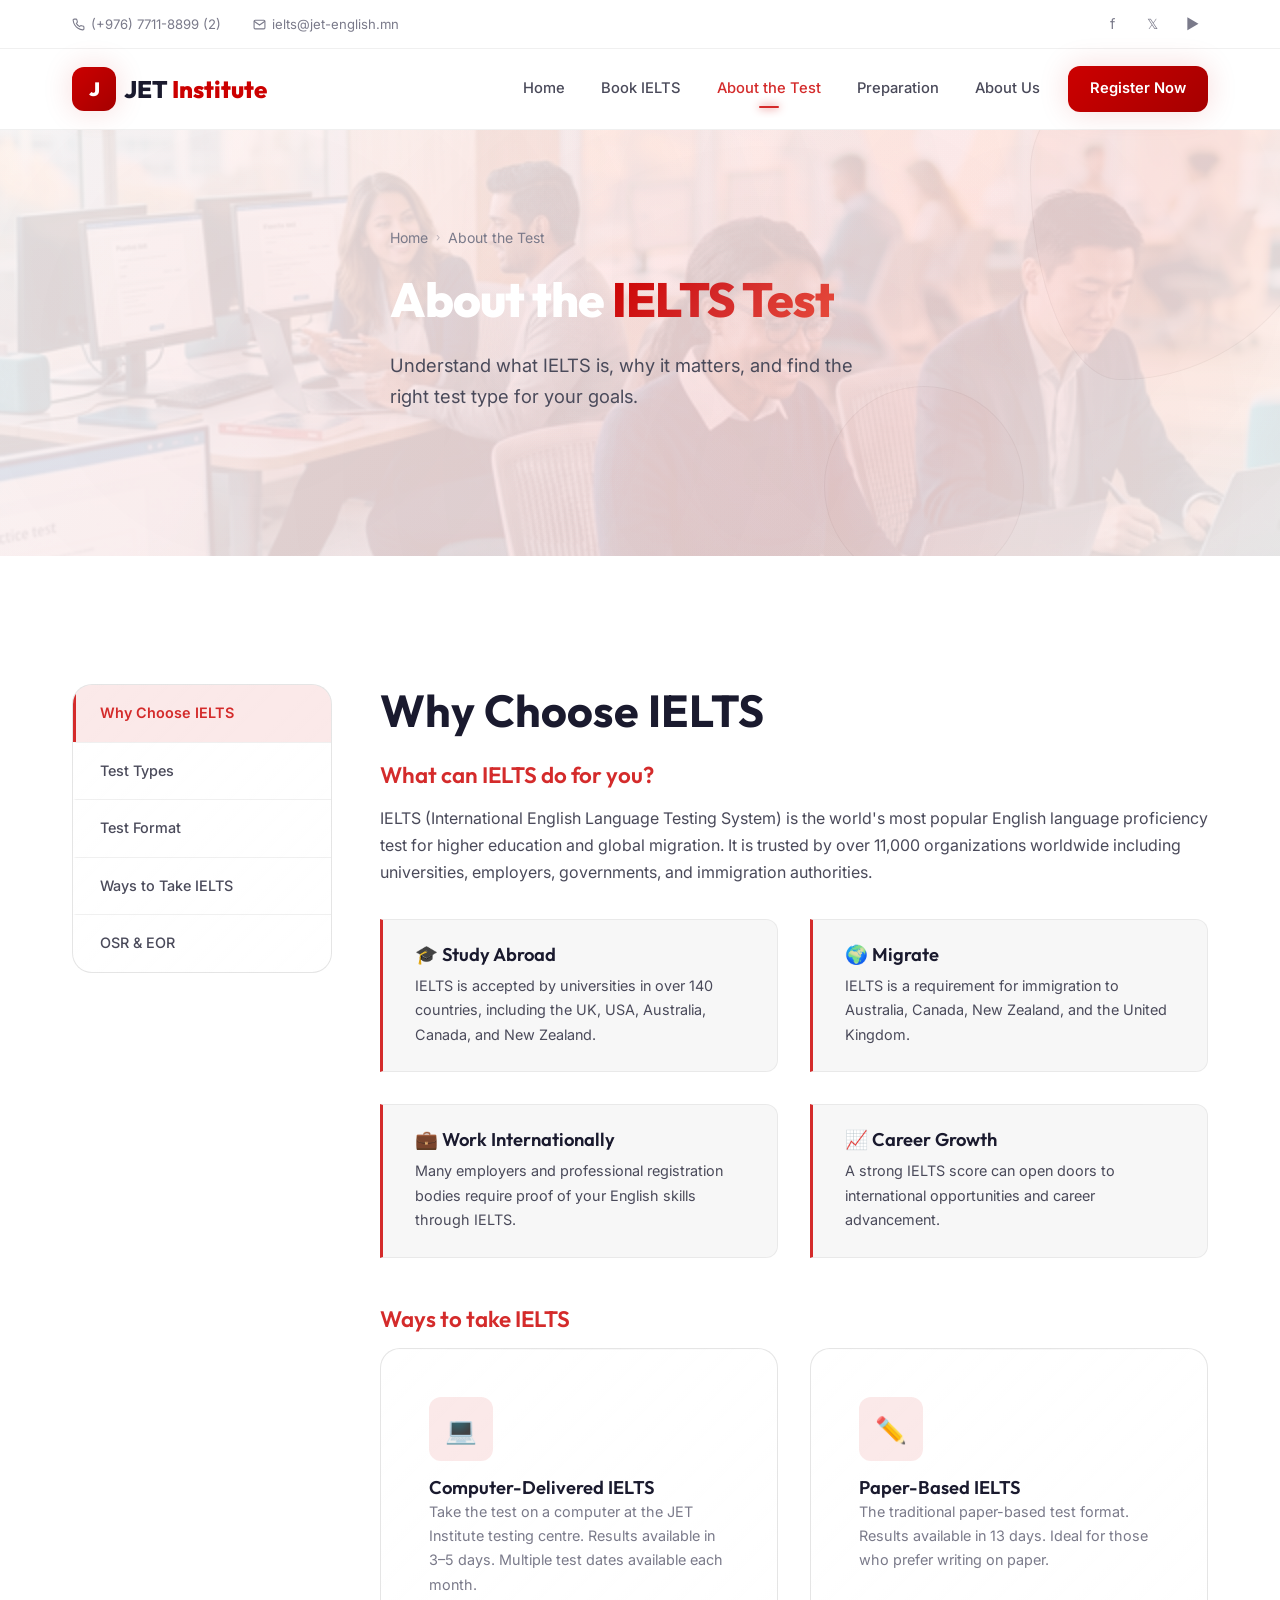
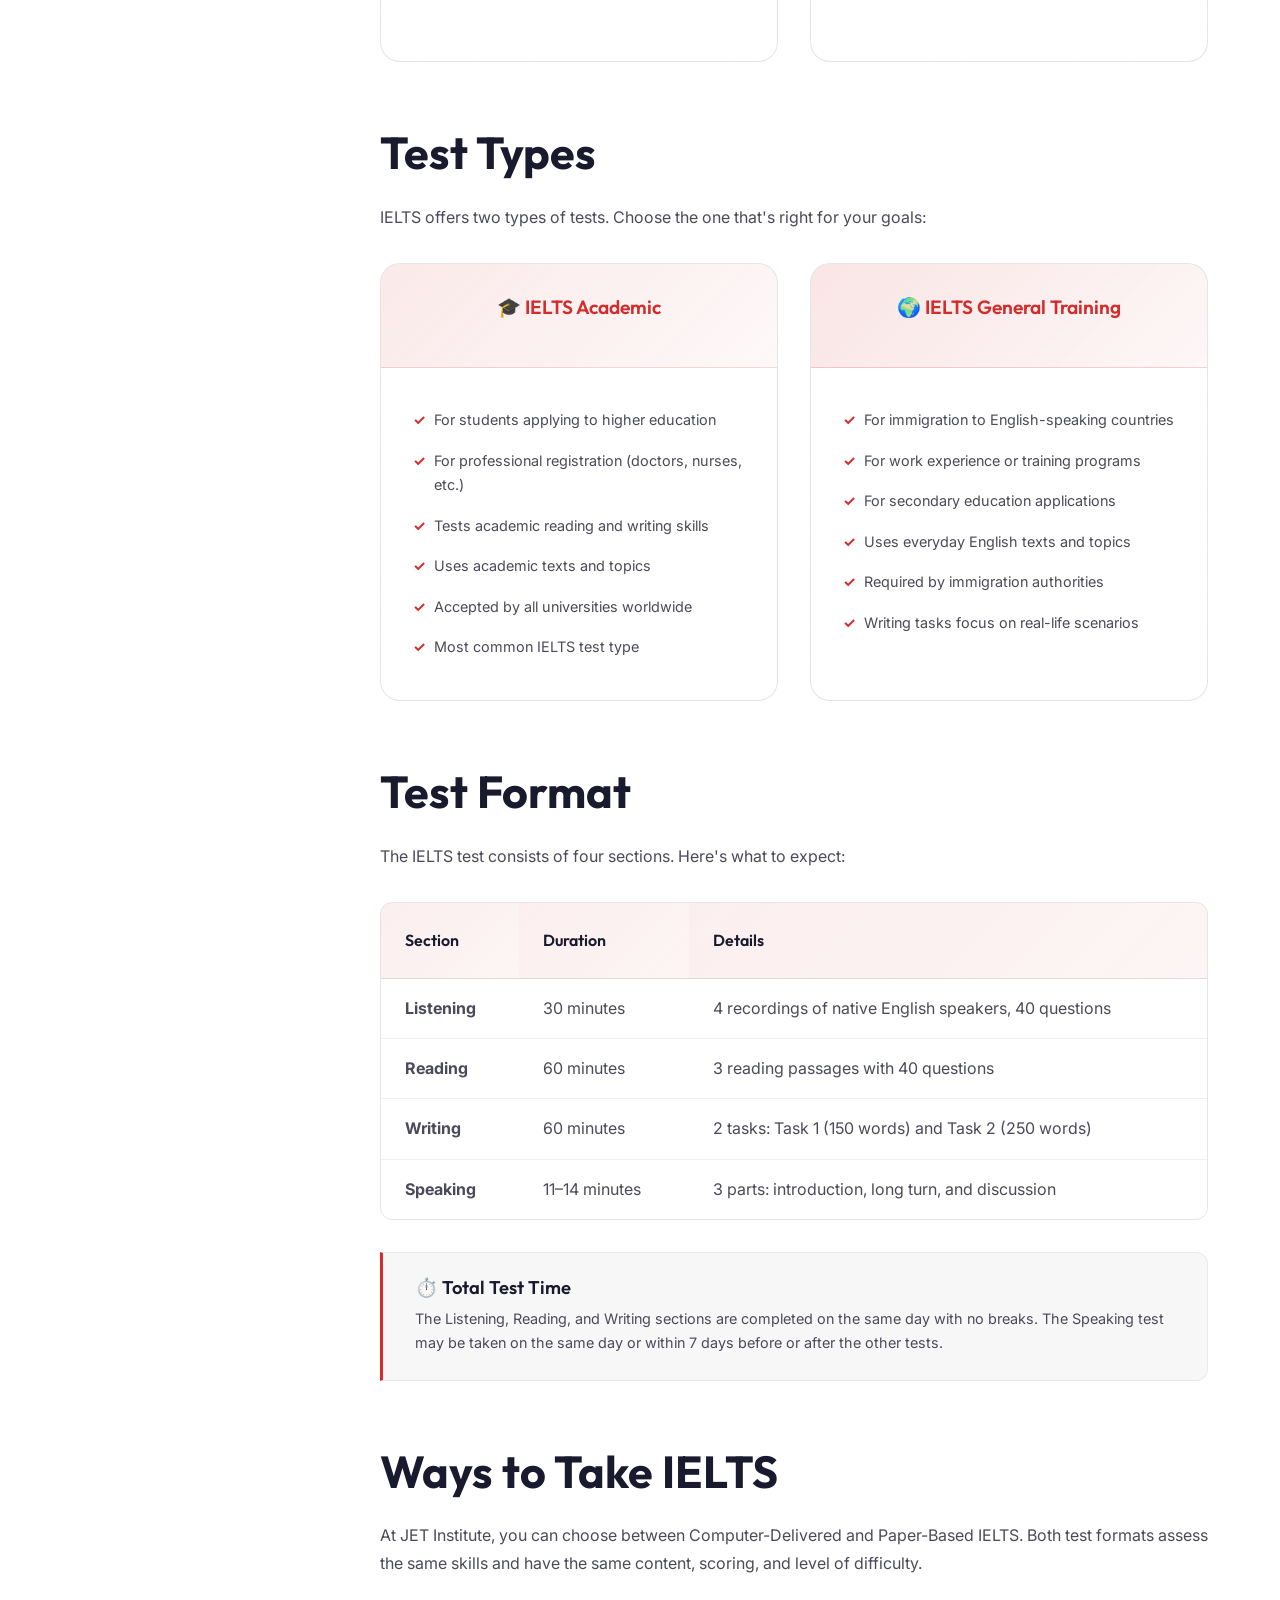
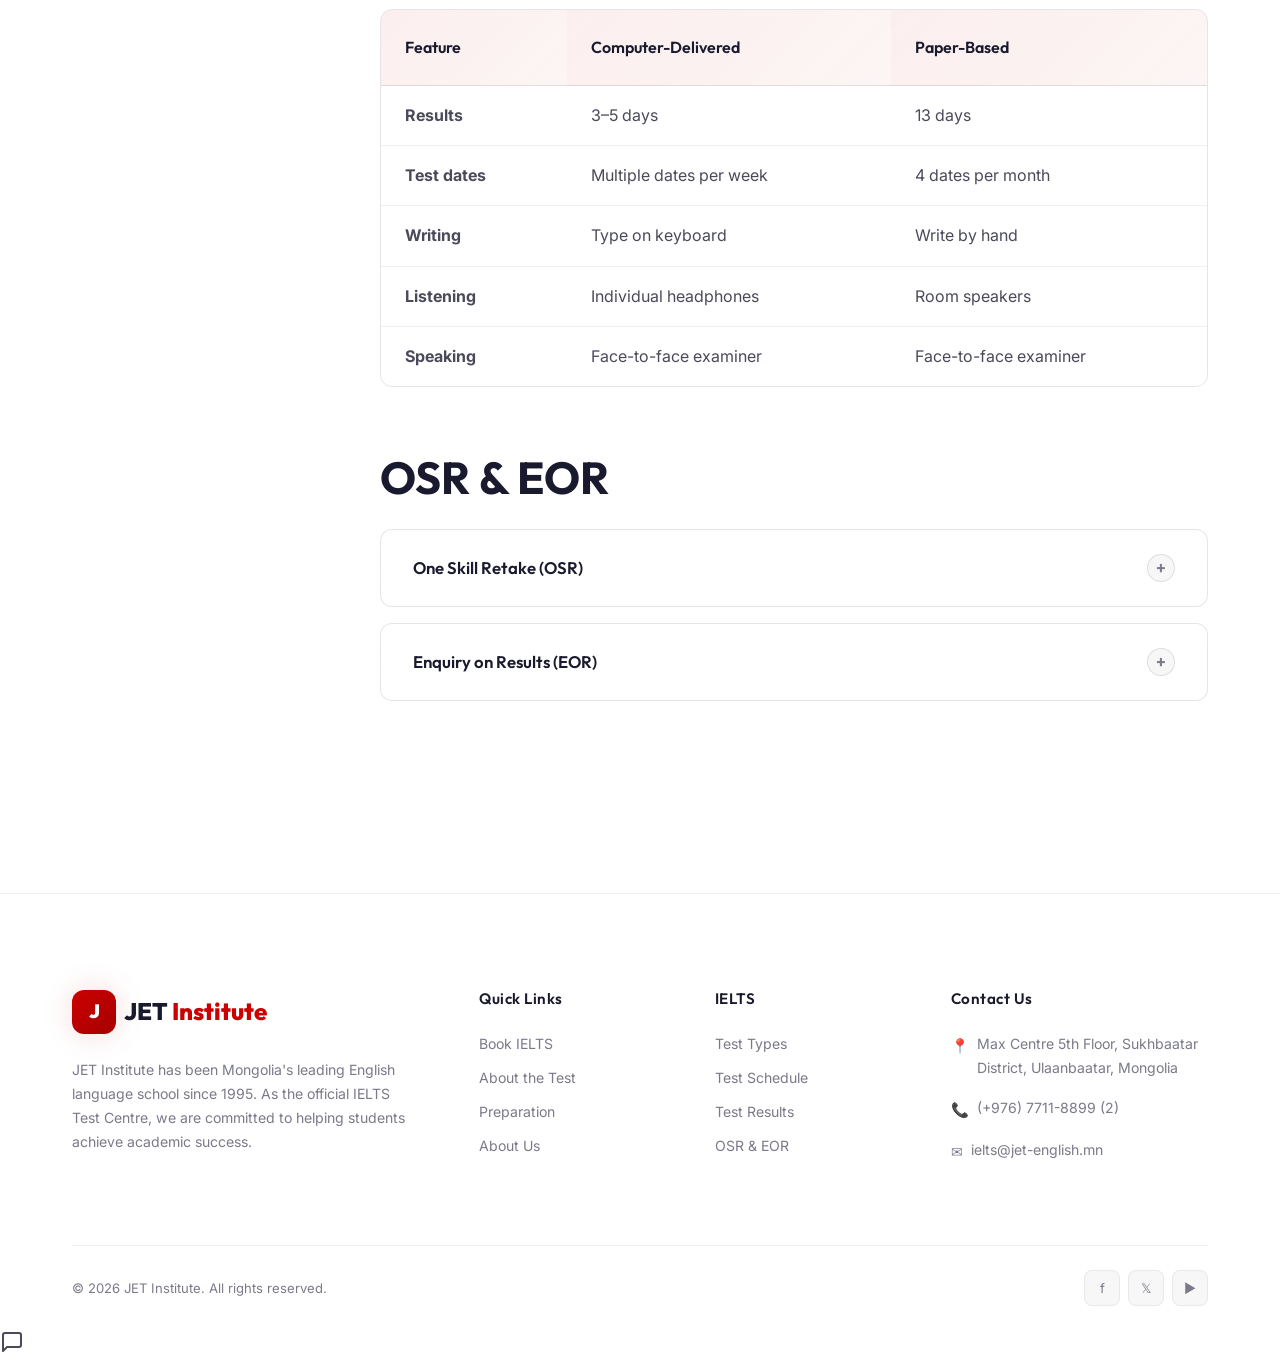
==== about-test.html @ 9b36dac9 "Initial commit" ====
<!DOCTYPE html>
<html lang="en">
<head>
  <meta charset="UTF-8">
  <meta name="viewport" content="width=device-width, initial-scale=1.0">
  <meta name="description" content="Learn about IELTS - test types, formats, and why IELTS is the world's most popular English proficiency test. JET Institute Mongolia.">
  <title>About the Test | JET Institute</title>
  <link rel="stylesheet" href="css/style.css">
  <link rel="icon" type="image/png" href="images/favicon.png">
</head>
<body>

  <!-- Top Bar -->
  <div class="top-bar">
    <div class="container">
      <div class="top-bar-left">
        <a href="tel:+97677118899">
          <svg width="13" height="13" viewBox="0 0 24 24" fill="none" stroke="currentColor" stroke-width="2"><path d="M22 16.92v3a2 2 0 0 1-2.18 2 19.79 19.79 0 0 1-8.63-3.07 19.5 19.5 0 0 1-6-6 19.79 19.79 0 0 1-3.07-8.67A2 2 0 0 1 4.11 2h3a2 2 0 0 1 2 1.72c.127.96.361 1.903.7 2.81a2 2 0 0 1-.45 2.11L8.09 9.91a16 16 0 0 0 6 6l1.27-1.27a2 2 0 0 1 2.11-.45c.907.339 1.85.573 2.81.7A2 2 0 0 1 22 16.92z"/></svg>
          (+976) 7711-8899 (2)
        </a>
        <a href="mailto:enquiries@jet-english.mn">
          <svg width="13" height="13" viewBox="0 0 24 24" fill="none" stroke="currentColor" stroke-width="2"><path d="M4 4h16c1.1 0 2 .9 2 2v12c0 1.1-.9 2-2 2H4c-1.1 0-2-.9-2-2V6c0-1.1.9-2 2-2z"/><polyline points="22,6 12,13 2,6"/></svg>
          ielts@jet-english.mn
        </a>
      </div>
      <div class="top-bar-right">
        <a href="#" class="social-link" aria-label="Facebook">f</a>
        <a href="#" class="social-link" aria-label="Twitter">𝕏</a>
        <a href="#" class="social-link" aria-label="YouTube">▶</a>
      </div>
    </div>
  </div>

  <!-- Header -->
  <header class="header" id="header">
    <div class="container">
      <a href="index.html" class="logo">
        <div class="logo-icon">J</div>
        <div>JET <span>Institute</span></div>
      </a>
      <nav class="nav" id="nav">
        <a href="index.html" class="nav-link">Home</a>
        <a href="book-ielts.html" class="nav-link">Book IELTS</a>
        <a href="about-test.html" class="nav-link active">About the Test</a>
        <a href="preparation.html" class="nav-link">Preparation</a>
        <a href="about.html" class="nav-link">About Us</a>
        <a href="https://ieltsregistration.britishcouncil.org/orsnbc/?organisation=JET" class="nav-link cta" target="_blank">Register Now</a>
      </nav>
      <button class="hamburger" id="hamburger" aria-label="Menu">
        <span></span><span></span><span></span>
      </button>
    </div>
  </header>
  <div class="nav-overlay" id="nav-overlay"></div>

  <!-- Hero -->
  <section class="hero hero-page">
    <div class="hero-bg" style="background-image: url('images/hero-main.png');"></div>
    <div class="hero-shapes"><div class="hero-shape"></div><div class="hero-shape"></div></div>
    <div class="container">
      <div class="hero-content" data-animate="fade-in-up">
        <div class="breadcrumb">
          <a href="index.html">Home</a>
          <span class="separator">›</span>
          <span>About the Test</span>
        </div>
        <h1>About the <span class="highlight">IELTS Test</span></h1>
        <p>Understand what IELTS is, why it matters, and find the right test type for your goals.</p>
      </div>
    </div>
  </section>

  <!-- Content -->
  <section class="section">
    <div class="container">
      <div class="content-with-sidebar">

        <!-- Sidebar -->
        <aside class="sidebar">
          <nav class="sidebar-nav">
            <a href="#why" class="active">Why Choose IELTS</a>
            <a href="#types">Test Types</a>
            <a href="#format">Test Format</a>
            <a href="#ways">Ways to Take IELTS</a>
            <a href="#osr">OSR & EOR</a>
          </nav>
        </aside>

        <!-- Main Content -->
        <main>

          <!-- Why Choose IELTS -->
          <div class="content-block" id="why" data-animate="fade-in-up">
            <h2>Why Choose IELTS</h2>

            <h3>What can IELTS do for you?</h3>
            <p>IELTS (International English Language Testing System) is the world's most popular English language proficiency test for higher education and global migration. It is trusted by over 11,000 organizations worldwide including universities, employers, governments, and immigration authorities.</p>

            <div class="grid-2" style="margin-top: var(--space-xl);">
              <div class="info-box" style="margin-bottom: 0;">
                <h4>🎓 Study Abroad</h4>
                <p>IELTS is accepted by universities in over 140 countries, including the UK, USA, Australia, Canada, and New Zealand.</p>
              </div>
              <div class="info-box" style="margin-bottom: 0;">
                <h4>🌍 Migrate</h4>
                <p>IELTS is a requirement for immigration to Australia, Canada, New Zealand, and the United Kingdom.</p>
              </div>
              <div class="info-box" style="margin-bottom: 0;">
                <h4>💼 Work Internationally</h4>
                <p>Many employers and professional registration bodies require proof of your English skills through IELTS.</p>
              </div>
              <div class="info-box" style="margin-bottom: 0;">
                <h4>📈 Career Growth</h4>
                <p>A strong IELTS score can open doors to international opportunities and career advancement.</p>
              </div>
            </div>

            <h3 style="margin-top: var(--space-2xl);">Ways to take IELTS</h3>
            <div class="grid-2" style="margin-top: var(--space-md);">
              <div class="feature-card" style="text-align: left;">
                <div class="feature-icon teal" style="margin: 0 0 var(--space-md) 0;">💻</div>
                <h4>Computer-Delivered IELTS</h4>
                <p>Take the test on a computer at the JET Institute testing centre. Results available in 3–5 days. Multiple test dates available each month.</p>
              </div>
              <div class="feature-card" style="text-align: left;">
                <div class="feature-icon navy" style="margin: 0 0 var(--space-md) 0;">✏️</div>
                <h4>Paper-Based IELTS</h4>
                <p>The traditional paper-based test format. Results available in 13 days. Ideal for those who prefer writing on paper.</p>
              </div>
            </div>
          </div>

          <!-- Test Types -->
          <div class="content-block" id="types" data-animate="fade-in-up">
            <h2>Test Types</h2>
            <p>IELTS offers two types of tests. Choose the one that's right for your goals:</p>

            <div class="grid-2" style="margin-top: var(--space-xl);">
              <div class="comparison-card">
                <div class="comparison-card-header academic">
                  <h3>🎓 IELTS Academic</h3>
                </div>
                <div class="comparison-card-body">
                  <ul>
                    <li>For students applying to higher education</li>
                    <li>For professional registration (doctors, nurses, etc.)</li>
                    <li>Tests academic reading and writing skills</li>
                    <li>Uses academic texts and topics</li>
                    <li>Accepted by all universities worldwide</li>
                    <li>Most common IELTS test type</li>
                  </ul>
                </div>
              </div>
              <div class="comparison-card">
                <div class="comparison-card-header general">
                  <h3>🌍 IELTS General Training</h3>
                </div>
                <div class="comparison-card-body">
                  <ul>
                    <li>For immigration to English-speaking countries</li>
                    <li>For work experience or training programs</li>
                    <li>For secondary education applications</li>
                    <li>Uses everyday English texts and topics</li>
                    <li>Required by immigration authorities</li>
                    <li>Writing tasks focus on real-life scenarios</li>
                  </ul>
                </div>
              </div>
            </div>
          </div>

          <!-- Test Format -->
          <div class="content-block" id="format" data-animate="fade-in-up">
            <h2>Test Format</h2>
            <p>The IELTS test consists of four sections. Here's what to expect:</p>

            <table class="price-table" style="margin-top: var(--space-xl);">
              <thead>
                <tr>
                  <th>Section</th>
                  <th>Duration</th>
                  <th>Details</th>
                </tr>
              </thead>
              <tbody>
                <tr>
                  <td><strong>Listening</strong></td>
                  <td>30 minutes</td>
                  <td>4 recordings of native English speakers, 40 questions</td>
                </tr>
                <tr>
                  <td><strong>Reading</strong></td>
                  <td>60 minutes</td>
                  <td>3 reading passages with 40 questions</td>
                </tr>
                <tr>
                  <td><strong>Writing</strong></td>
                  <td>60 minutes</td>
                  <td>2 tasks: Task 1 (150 words) and Task 2 (250 words)</td>
                </tr>
                <tr>
                  <td><strong>Speaking</strong></td>
                  <td>11–14 minutes</td>
                  <td>3 parts: introduction, long turn, and discussion</td>
                </tr>
              </tbody>
            </table>

            <div class="info-box" style="margin-top: var(--space-xl);">
              <h4>⏱️ Total Test Time</h4>
              <p>The Listening, Reading, and Writing sections are completed on the same day with no breaks. The Speaking test may be taken on the same day or within 7 days before or after the other tests.</p>
            </div>
          </div>

          <!-- Ways to Take -->
          <div class="content-block" id="ways" data-animate="fade-in-up">
            <h2>Ways to Take IELTS</h2>
            <p>At JET Institute, you can choose between Computer-Delivered and Paper-Based IELTS. Both test formats assess the same skills and have the same content, scoring, and level of difficulty.</p>

            <table class="price-table" style="margin-top: var(--space-xl);">
              <thead>
                <tr>
                  <th>Feature</th>
                  <th>Computer-Delivered</th>
                  <th>Paper-Based</th>
                </tr>
              </thead>
              <tbody>
                <tr>
                  <td><strong>Results</strong></td>
                  <td>3–5 days</td>
                  <td>13 days</td>
                </tr>
                <tr>
                  <td><strong>Test dates</strong></td>
                  <td>Multiple dates per week</td>
                  <td>4 dates per month</td>
                </tr>
                <tr>
                  <td><strong>Writing</strong></td>
                  <td>Type on keyboard</td>
                  <td>Write by hand</td>
                </tr>
                <tr>
                  <td><strong>Listening</strong></td>
                  <td>Individual headphones</td>
                  <td>Room speakers</td>
                </tr>
                <tr>
                  <td><strong>Speaking</strong></td>
                  <td>Face-to-face examiner</td>
                  <td>Face-to-face examiner</td>
                </tr>
              </tbody>
            </table>
          </div>

          <!-- OSR & EOR -->
          <div class="content-block" id="osr" data-animate="fade-in-up">
            <h2>OSR & EOR</h2>

            <div class="accordion">
              <div class="accordion-item">
                <button class="accordion-header">
                  One Skill Retake (OSR)
                  <span class="accordion-icon">+</span>
                </button>
                <div class="accordion-content">
                  <div class="accordion-body">
                    <p>The <strong>One Skill Retake</strong> allows you to retake just one section of the IELTS test (Listening, Reading, Writing, or Speaking) if you didn't get the score you needed. This saves you time and money compared to retaking the entire test.</p>
                    <ul>
                      <li>Available for computer-delivered IELTS only</li>
                      <li>Must be taken within 60 days of your original test</li>
                      <li>Your best score from each section is combined for a new overall band score</li>
                    </ul>
                  </div>
                </div>
              </div>
              <div class="accordion-item">
                <button class="accordion-header">
                  Enquiry on Results (EOR)
                  <span class="accordion-icon">+</span>
                </button>
                <div class="accordion-content">
                  <div class="accordion-body">
                    <p>If you believe your IELTS test was not scored accurately, you can request an <strong>Enquiry on Results (EOR)</strong>, which is a re-marking of your test.</p>
                    <ul>
                      <li>Can be requested for one or all test components</li>
                      <li>Must be requested within 6 weeks of your test date</li>
                      <li>Fee: <strong>420,000 MNT</strong> (refunded if your score changes)</li>
                      <li>Results usually available within 2–3 weeks</li>
                    </ul>
                  </div>
                </div>
              </div>
            </div>
          </div>

        </main>
      </div>
    </div>
  </section>

  <!-- Footer -->
  <footer class="footer">
    <div class="container">
      <div class="footer-grid">
        <div class="footer-brand">
          <a href="index.html" class="logo">
            <div class="logo-icon">J</div>
            <div>JET <span>Institute</span></div>
          </a>
          <p>JET Institute has been Mongolia's leading English language school since 1995. As the official IELTS Test Centre, we are committed to helping students achieve academic success.</p>
        </div>
        <div>
          <h4>Quick Links</h4>
          <div class="footer-links">
            <a href="book-ielts.html">Book IELTS</a>
            <a href="about-test.html">About the Test</a>
            <a href="preparation.html">Preparation</a>
            <a href="about.html">About Us</a>
          </div>
        </div>
        <div>
          <h4>IELTS</h4>
          <div class="footer-links">
            <a href="about-test.html#types">Test Types</a>
            <a href="book-ielts.html#schedule">Test Schedule</a>
            <a href="book-ielts.html#results">Test Results</a>
            <a href="about-test.html#osr">OSR & EOR</a>
          </div>
        </div>
        <div>
          <h4>Contact Us</h4>
          <div class="footer-contact-item">
            <span class="icon">📍</span>
            <span>Max Centre 5th Floor, Sukhbaatar District, Ulaanbaatar, Mongolia</span>
          </div>
          <div class="footer-contact-item">
            <span class="icon">📞</span>
            <span>(+976) 7711-8899 (2)</span>
          </div>
          <div class="footer-contact-item">
            <span class="icon">✉</span>
            <span>ielts@jet-english.mn</span>
          </div>
        </div>
      </div>
      <div class="footer-bottom">
        <span>© 2026 JET Institute. All rights reserved.</span>
        <div class="footer-social">
          <a href="#" aria-label="Facebook">f</a>
          <a href="#" aria-label="Twitter">𝕏</a>
          <a href="#" aria-label="YouTube">▶</a>
        </div>
      </div>
    </div>
  </footer>

  <button class="scroll-top" aria-label="Scroll to top">↑</button>

  <a href="https://m.me/jetinstitute" target="_blank" class="chatbot-btn" aria-label="Chat with us">
    <svg width="24" height="24" viewBox="0 0 24 24" fill="none" stroke="currentColor" stroke-width="2" stroke-linecap="round" stroke-linejoin="round"><path d="M21 15a2 2 0 0 1-2 2H7l-4 4V5a2 2 0 0 1 2-2h14a2 2 0 0 1 2 2z"/></svg>
  </a>

  <script src="js/script.js"></script>
</body>
</html>
---- css/style.css ----
/* ============================================
   JET INSTITUTE — Modern Premium Design System
   ============================================ */

/* --- Google Fonts --- */
@import url('https://fonts.googleapis.com/css2?family=Inter:wght@300;400;500;600;700;800;900&family=Outfit:wght@400;500;600;700;800;900&display=swap');

/* --- CSS Custom Properties --- */
:root {
  /* Core palette */
  --bg-primary: #ffffff;
  --bg-secondary: #f5f5f5;
  --bg-card: rgba(255, 255, 255, 0.9);
  --bg-glass: rgba(0, 0, 0, 0.03);
  --bg-glass-hover: rgba(0, 0, 0, 0.06);

  /* Accent colors */
  --accent-teal: #d42b2b;
  --accent-teal-dim: rgba(212, 43, 43, 0.1);
  --accent-coral: #cc0000;
  --accent-coral-dim: rgba(204, 0, 0, 0.1);
  --accent-gold: #d4a017;
  --accent-blue: #c0392b;
  --accent-purple: #e74c3c;

  /* Text colors */
  --text-primary: #1a1a2e;
  --text-secondary: #4a4a5a;
  --text-muted: #7a7a8a;
  --text-white: #ffffff;

  /* Borders */
  --border-subtle: rgba(0, 0, 0, 0.06);
  --border-glass: rgba(0, 0, 0, 0.1);
  --border-glow-teal: rgba(212, 43, 43, 0.3);
  --border-glow-coral: rgba(204, 0, 0, 0.3);

  /* Gradients */
  --gradient-hero: linear-gradient(135deg, #ffffff 0%, #fff5f5 40%, #fff0f0 70%, #ffffff 100%);
  --gradient-teal: linear-gradient(135deg, #d42b2b 0%, #b71c1c 100%);
  --gradient-coral: linear-gradient(135deg, #cc0000 0%, #a50000 100%);
  --gradient-card: linear-gradient(135deg, rgba(255,255,255,0.95) 0%, rgba(255,255,255,0.85) 100%);
  --gradient-navy: linear-gradient(135deg, #f5f5f5 0%, #eeeeee 100%);
  --gradient-text: linear-gradient(135deg, #cc0000 0%, #d42b2b 50%, #e74c3c 100%);
  --gradient-glow: radial-gradient(600px circle at var(--mouse-x, 50%) var(--mouse-y, 50%), rgba(212, 43, 43, 0.04), transparent 40%);

  /* Typography */
  --font-display: 'Outfit', sans-serif;
  --font-body: 'Inter', sans-serif;

  /* Spacing */
  --space-xs: 0.25rem;
  --space-sm: 0.5rem;
  --space-md: 1rem;
  --space-lg: 1.5rem;
  --space-xl: 2rem;
  --space-2xl: 3rem;
  --space-3xl: 4rem;
  --space-4xl: 6rem;
  --space-5xl: 8rem;

  /* Radius */
  --radius-sm: 8px;
  --radius-md: 12px;
  --radius-lg: 20px;
  --radius-xl: 28px;
  --radius-full: 50%;

  /* Shadows */
  --shadow-sm: 0 2px 8px rgba(0, 0, 0, 0.06);
  --shadow-md: 0 4px 20px rgba(0, 0, 0, 0.08);
  --shadow-lg: 0 8px 40px rgba(0, 0, 0, 0.1);
  --shadow-xl: 0 20px 60px rgba(0, 0, 0, 0.12);
  --shadow-glow-teal: 0 0 30px rgba(212, 43, 43, 0.15);
  --shadow-glow-coral: 0 0 30px rgba(204, 0, 0, 0.15);
  --shadow-inner: inset 0 1px 0 rgba(255, 255, 255, 0.8);

  /* Transitions */
  --transition-fast: 0.15s cubic-bezier(0.4, 0, 0.2, 1);
  --transition-base: 0.3s cubic-bezier(0.4, 0, 0.2, 1);
  --transition-slow: 0.5s cubic-bezier(0.4, 0, 0.2, 1);
  --transition-spring: 0.6s cubic-bezier(0.34, 1.56, 0.64, 1);

  /* Layout */
  --max-width: 1200px;
  --header-height: 80px;
}

/* --- Reset & Base --- */
*, *::before, *::after {
  margin: 0;
  padding: 0;
  box-sizing: border-box;
}

html {
  scroll-behavior: smooth;
  font-size: 16px;
}

body {
  font-family: var(--font-body);
  color: var(--text-secondary);
  background: var(--bg-primary);
  line-height: 1.7;
  -webkit-font-smoothing: antialiased;
  -moz-osx-font-smoothing: grayscale;
  overflow-x: hidden;
}

a {
  color: inherit;
  text-decoration: none;
  transition: color var(--transition-fast);
}

img {
  max-width: 100%;
  height: auto;
  display: block;
}

ul, ol { list-style: none; }

button {
  cursor: pointer;
  border: none;
  background: none;
  font-family: inherit;
}

/* --- Typography --- */
h1, h2, h3, h4, h5, h6 {
  font-family: var(--font-display);
  color: var(--text-primary);
  line-height: 1.2;
  font-weight: 700;
}

h1 { font-size: clamp(2.2rem, 5vw, 3.8rem); font-weight: 800; }
h2 { font-size: clamp(1.8rem, 3.5vw, 2.8rem); font-weight: 700; }
h3 { font-size: 1.4rem; font-weight: 600; }
h4 { font-size: 1.15rem; font-weight: 600; }

p {
  margin-bottom: var(--space-md);
  color: var(--text-secondary);
}

.text-gradient {
  background: var(--gradient-text);
  -webkit-background-clip: text;
  -webkit-text-fill-color: transparent;
  background-clip: text;
}

/* --- Layout --- */
.container {
  max-width: var(--max-width);
  margin: 0 auto;
  padding: 0 var(--space-xl);
}

.section {
  padding: var(--space-5xl) 0;
  position: relative;
}

.section-dark {
  background: var(--bg-secondary);
}

.section-header {
  text-align: center;
  margin-bottom: var(--space-3xl);
}

.section-header h2 {
  margin-bottom: var(--space-md);
  position: relative;
  display: inline-block;
}

.section-label {
  display: inline-flex;
  align-items: center;
  gap: var(--space-sm);
  font-size: 0.8rem;
  font-weight: 600;
  text-transform: uppercase;
  letter-spacing: 2px;
  color: var(--accent-teal);
  margin-bottom: var(--space-lg);
}

.section-label::before,
.section-label::after {
  content: '';
  width: 24px;
  height: 1px;
  background: var(--accent-teal);
  opacity: 0.4;
}

.section-header p {
  max-width: 600px;
  margin: var(--space-lg) auto 0;
  font-size: 1.1rem;
  color: var(--text-muted);
}

.grid-2 {
  display: grid;
  grid-template-columns: repeat(2, 1fr);
  gap: var(--space-xl);
}

.grid-3 {
  display: grid;
  grid-template-columns: repeat(3, 1fr);
  gap: var(--space-xl);
}

.grid-4 {
  display: grid;
  grid-template-columns: repeat(4, 1fr);
  gap: var(--space-xl);
}

/* ============================================
   TOP BAR
   ============================================ */
.top-bar {
  background: rgba(255, 255, 255, 0.9);
  border-bottom: 1px solid var(--border-subtle);
  padding: var(--space-sm) 0;
  font-size: 0.82rem;
  backdrop-filter: blur(20px);
}

.top-bar .container {
  display: flex;
  justify-content: space-between;
  align-items: center;
}

.top-bar-left {
  display: flex;
  gap: var(--space-xl);
  align-items: center;
}

.top-bar-left a {
  color: var(--text-muted);
  display: flex;
  align-items: center;
  gap: 6px;
  transition: color var(--transition-fast);
}

.top-bar-left a:hover {
  color: var(--accent-teal);
}

.top-bar-right {
  display: flex;
  gap: var(--space-sm);
  align-items: center;
}

.social-link {
  color: var(--text-muted);
  font-size: 0.9rem;
  transition: all var(--transition-fast);
  width: 32px;
  height: 32px;
  display: flex;
  align-items: center;
  justify-content: center;
  border-radius: var(--radius-sm);
  border: 1px solid transparent;
}

.social-link:hover {
  color: var(--accent-teal);
  border-color: var(--border-glass);
  background: var(--bg-glass);
}

/* ============================================
   HEADER & NAVIGATION
   ============================================ */
.header {
  background: rgba(255, 255, 255, 0.95);
  backdrop-filter: blur(20px);
  position: sticky;
  top: 0;
  z-index: 1000;
  border-bottom: 1px solid var(--border-subtle);
  transition: all var(--transition-base);
}

.header.scrolled {
  background: rgba(255, 255, 255, 0.98);
  box-shadow: 0 4px 30px rgba(0, 0, 0, 0.08);
  border-bottom-color: var(--border-glass);
}

.header .container {
  display: flex;
  justify-content: space-between;
  align-items: center;
  height: var(--header-height);
}

.logo {
  display: flex;
  align-items: center;
  gap: var(--space-sm);
  font-family: var(--font-display);
  font-size: 1.5rem;
  font-weight: 800;
  color: var(--text-primary);
  text-decoration: none;
}

.logo-icon {
  width: 44px;
  height: 44px;
  background: var(--gradient-coral);
  border-radius: var(--radius-md);
  display: flex;
  align-items: center;
  justify-content: center;
  color: var(--text-white);
  font-weight: 900;
  font-size: 1.2rem;
  box-shadow: var(--shadow-glow-coral);
  transition: transform var(--transition-spring);
}

.logo:hover .logo-icon {
  transform: rotate(-5deg) scale(1.05);
}

.logo span {
  color: var(--accent-coral);
}

.nav {
  display: flex;
  align-items: center;
  gap: var(--space-xs);
}

.nav-link {
  padding: var(--space-sm) var(--space-md);
  font-weight: 500;
  font-size: 0.92rem;
  color: var(--text-secondary);
  border-radius: var(--radius-sm);
  transition: all var(--transition-fast);
  position: relative;
}

.nav-link:hover {
  color: var(--text-primary);
  background: var(--bg-glass);
}

.nav-link.active {
  color: var(--accent-teal);
}

.nav-link.active::after {
  content: '';
  position: absolute;
  bottom: 2px;
  left: 50%;
  transform: translateX(-50%);
  width: 20px;
  height: 2px;
  background: var(--accent-teal);
  border-radius: 2px;
  box-shadow: 0 0 8px var(--accent-teal);
}

.nav-link.cta {
  background: var(--gradient-coral);
  color: var(--text-white);
  font-weight: 600;
  padding: 10px 22px;
  border-radius: var(--radius-md);
  box-shadow: var(--shadow-glow-coral);
  margin-left: var(--space-sm);
}

.nav-link.cta:hover {
  transform: translateY(-2px);
  box-shadow: 0 8px 30px rgba(204, 0, 0, 0.3);
}

.hamburger {
  display: none;
  flex-direction: column;
  gap: 5px;
  padding: 8px;
  cursor: pointer;
  z-index: 1001;
}

.hamburger span {
  display: block;
  width: 24px;
  height: 2px;
  background: var(--text-primary);
  border-radius: 2px;
  transition: all var(--transition-base);
}

/* ============================================
   HERO SECTION
   ============================================ */
.hero {
  position: relative;
  min-height: 600px;
  display: flex;
  align-items: center;
  overflow: hidden;
  background: var(--gradient-hero);
}

.hero::before {
  content: '';
  position: absolute;
  inset: 0;
  background:
    radial-gradient(800px circle at 20% 50%, rgba(212, 43, 43, 0.05), transparent),
    radial-gradient(600px circle at 80% 30%, rgba(212, 43, 43, 0.03), transparent),
    radial-gradient(500px circle at 60% 80%, rgba(204, 0, 0, 0.04), transparent);
  z-index: 1;
}

.hero-bg {
  position: absolute;
  inset: 0;
  background-size: cover;
  background-position: center;
  opacity: 0.12;
  z-index: 0;
}

.hero .container {
  position: relative;
  z-index: 2;
}

.hero-content {
  max-width: 650px;
}

/* Floating shapes in hero */
.hero-shapes {
  position: absolute;
  inset: 0;
  z-index: 1;
  pointer-events: none;
  overflow: hidden;
}

.hero-shape {
  position: absolute;
  border-radius: var(--radius-lg);
  border: 1px solid rgba(0, 0, 0, 0.04);
  background: rgba(212, 43, 43, 0.02);
  animation: float 20s ease-in-out infinite;
}

.hero-shape:nth-child(1) {
  width: 300px;
  height: 300px;
  top: -50px;
  right: -50px;
  border-radius: 30% 70% 70% 30% / 30% 30% 70% 70%;
  animation-duration: 18s;
}

.hero-shape:nth-child(2) {
  width: 200px;
  height: 200px;
  bottom: -30px;
  right: 20%;
  border-radius: 50%;
  animation-duration: 22s;
  animation-delay: -5s;
}

.hero-shape:nth-child(3) {
  width: 150px;
  height: 150px;
  top: 30%;
  right: 10%;
  border-radius: 40% 60% 60% 40% / 60% 40% 60% 40%;
  animation-duration: 15s;
  animation-delay: -3s;
}

@keyframes float {
  0%, 100% { transform: translateY(0) rotate(0deg); }
  25% { transform: translateY(-20px) rotate(5deg); }
  50% { transform: translateY(10px) rotate(-3deg); }
  75% { transform: translateY(-15px) rotate(2deg); }
}

.hero-badge {
  display: inline-flex;
  align-items: center;
  gap: var(--space-sm);
  background: var(--bg-glass);
  backdrop-filter: blur(12px);
  padding: 8px 18px;
  border-radius: var(--radius-xl);
  font-size: 0.82rem;
  font-weight: 600;
  margin-bottom: var(--space-xl);
  border: 1px solid var(--border-glass);
  color: var(--accent-teal);
  letter-spacing: 0.5px;
}

.hero h1 {
  color: var(--text-white);
  line-height: 1.08;
  margin-bottom: var(--space-lg);
  letter-spacing: -0.02em;
}

.hero h1 .highlight {
  background: var(--gradient-text);
  -webkit-background-clip: text;
  -webkit-text-fill-color: transparent;
  background-clip: text;
}

.hero p {
  color: var(--text-secondary);
  font-size: 1.15rem;
  margin-bottom: var(--space-2xl);
  max-width: 500px;
  line-height: 1.7;
}

.hero-actions {
  display: flex;
  gap: var(--space-md);
  flex-wrap: wrap;
}

.hero-stats {
  display: flex;
  gap: var(--space-3xl);
  margin-top: var(--space-3xl);
  padding-top: var(--space-2xl);
  border-top: 1px solid var(--border-subtle);
}

.hero-stat-item h3 {
  font-size: 2.2rem;
  font-weight: 800;
  background: var(--gradient-text);
  -webkit-background-clip: text;
  -webkit-text-fill-color: transparent;
  background-clip: text;
}

.hero-stat-item p {
  color: var(--text-muted);
  font-size: 0.85rem;
  margin: 0;
}

/* Page hero (shorter) */
.hero-page {
  min-height: 320px;
  padding: var(--space-4xl) 0;
}

.hero-page h1 {
  font-size: clamp(2rem, 4vw, 3rem);
}

.breadcrumb {
  display: flex;
  align-items: center;
  gap: var(--space-sm);
  color: var(--text-muted);
  font-size: 0.88rem;
  margin-bottom: var(--space-lg);
}

.breadcrumb a {
  color: var(--text-muted);
}

.breadcrumb a:hover {
  color: var(--accent-teal);
}

.breadcrumb .separator {
  font-size: 0.7rem;
  opacity: 0.5;
}

/* ============================================
   BUTTONS
   ============================================ */
.btn {
  display: inline-flex;
  align-items: center;
  justify-content: center;
  gap: var(--space-sm);
  padding: 14px 30px;
  font-family: var(--font-body);
  font-size: 0.92rem;
  font-weight: 600;
  border-radius: var(--radius-md);
  transition: all var(--transition-base);
  cursor: pointer;
  border: none;
  text-decoration: none;
  position: relative;
  overflow: hidden;
}

.btn::before {
  content: '';
  position: absolute;
  inset: 0;
  background: linear-gradient(135deg, rgba(255,255,255,0.3), transparent);
  opacity: 0;
  transition: opacity var(--transition-fast);
}

.btn:hover::before {
  opacity: 1;
}

.btn-primary {
  background: var(--gradient-coral);
  color: var(--text-white);
  box-shadow: var(--shadow-glow-coral);
}

.btn-primary:hover {
  transform: translateY(-3px);
  box-shadow: 0 12px 40px rgba(204, 0, 0, 0.3);
}

.btn-secondary {
  background: var(--gradient-teal);
  color: var(--bg-primary);
  box-shadow: var(--shadow-glow-teal);
  font-weight: 700;
}

.btn-secondary:hover {
  transform: translateY(-3px);
  box-shadow: 0 12px 40px rgba(212, 43, 43, 0.3);
}

.btn-outline {
  background: transparent;
  color: var(--text-primary);
  border: 1px solid var(--border-glass);
  backdrop-filter: blur(10px);
}

.btn-outline:hover {
  background: var(--bg-glass);
  border-color: var(--accent-teal);
  color: var(--accent-teal);
  transform: translateY(-3px);
}

.btn-lg {
  padding: 16px 36px;
  font-size: 1rem;
  border-radius: var(--radius-lg);
}

.btn-sm {
  padding: 8px 18px;
  font-size: 0.82rem;
}

/* ============================================
   GLASS CARDS
   ============================================ */
.glass-card {
  background: var(--gradient-card);
  backdrop-filter: blur(12px);
  border: 1px solid var(--border-glass);
  border-radius: var(--radius-lg);
  padding: var(--space-2xl);
  transition: all var(--transition-base);
  position: relative;
  overflow: hidden;
}

.glass-card::before {
  content: '';
  position: absolute;
  top: 0;
  left: 0;
  right: 0;
  height: 1px;
  background: linear-gradient(90deg, transparent, rgba(0,0,0,0.04), transparent);
}

.glass-card:hover {
  border-color: var(--border-glow-teal);
  transform: translateY(-6px);
  box-shadow: var(--shadow-glow-teal);
}

/* Feature Card */
.feature-card {
  text-align: center;
  padding: var(--space-2xl);
  background: var(--gradient-card);
  backdrop-filter: blur(12px);
  border-radius: var(--radius-lg);
  border: 1px solid var(--border-glass);
  transition: all var(--transition-base);
  position: relative;
  overflow: hidden;
}

.feature-card::before {
  content: '';
  position: absolute;
  top: 0;
  left: 0;
  right: 0;
  height: 1px;
  background: linear-gradient(90deg, transparent, rgba(0,0,0,0.03), transparent);
}

.feature-card:hover {
  transform: translateY(-8px);
  border-color: var(--border-glow-teal);
  box-shadow: var(--shadow-glow-teal);
}

.feature-icon {
  width: 64px;
  height: 64px;
  border-radius: var(--radius-md);
  display: flex;
  align-items: center;
  justify-content: center;
  margin: 0 auto var(--space-lg);
  font-size: 1.6rem;
  transition: transform var(--transition-spring);
}

.feature-card:hover .feature-icon {
  transform: scale(1.1) rotate(-3deg);
}

.feature-icon.coral {
  background: var(--accent-coral-dim);
}

.feature-icon.teal {
  background: var(--accent-teal-dim);
}

.feature-icon.navy {
  background: rgba(212, 43, 43, 0.1);
}

.feature-icon.purple {
  background: rgba(204, 0, 0, 0.1);
}

.feature-card h3 {
  margin-bottom: var(--space-sm);
  font-size: 1.2rem;
}

.feature-card p {
  font-size: 0.9rem;
  color: var(--text-muted);
  margin-bottom: var(--space-md);
}

.card-link {
  color: var(--accent-teal);
  font-weight: 600;
  font-size: 0.88rem;
  display: inline-flex;
  align-items: center;
  gap: 6px;
  transition: gap var(--transition-fast), color var(--transition-fast);
}

.card-link:hover {
  gap: 12px;
  color: var(--accent-teal);
}

/* ============================================
   ACCORDION
   ============================================ */
.accordion {
  display: flex;
  flex-direction: column;
  gap: var(--space-md);
}

.accordion-item {
  background: var(--gradient-card);
  border: 1px solid var(--border-glass);
  border-radius: var(--radius-md);
  overflow: hidden;
  transition: all var(--transition-base);
  backdrop-filter: blur(8px);
}

.accordion-item:hover {
  border-color: rgba(0, 0, 0, 0.12);
}

.accordion-item.active {
  border-color: var(--border-glow-teal);
  box-shadow: var(--shadow-glow-teal);
}

.accordion-header {
  width: 100%;
  padding: var(--space-lg) var(--space-xl);
  display: flex;
  justify-content: space-between;
  align-items: center;
  background: none;
  border: none;
  cursor: pointer;
  font-family: var(--font-display);
  font-size: 1.05rem;
  font-weight: 600;
  color: var(--text-primary);
  text-align: left;
  transition: color var(--transition-fast);
}

.accordion-header:hover {
  color: var(--accent-teal);
}

.accordion-icon {
  width: 28px;
  height: 28px;
  border-radius: var(--radius-full);
  background: var(--bg-glass);
  border: 1px solid var(--border-glass);
  display: flex;
  align-items: center;
  justify-content: center;
  font-size: 1.1rem;
  transition: all var(--transition-base);
  flex-shrink: 0;
  color: var(--text-muted);
}

.accordion-item.active .accordion-icon {
  background: var(--gradient-teal);
  color: var(--bg-primary);
  border-color: transparent;
  transform: rotate(45deg);
}

.accordion-content {
  max-height: 0;
  overflow: hidden;
  transition: max-height 0.4s ease;
}

.accordion-body {
  padding: 0 var(--space-xl) var(--space-xl);
  color: var(--text-secondary);
  line-height: 1.8;
}

.accordion-body ul {
  list-style: disc;
  padding-left: var(--space-xl);
  margin-top: var(--space-sm);
}

.accordion-body li {
  margin-bottom: var(--space-sm);
}

/* ============================================
   PRICING TABLE
   ============================================ */
.price-table {
  width: 100%;
  border-collapse: separate;
  border-spacing: 0;
  border: 1px solid var(--border-glass);
  border-radius: var(--radius-md);
  overflow: hidden;
}

.price-table thead th {
  background: linear-gradient(135deg, rgba(212, 43, 43, 0.08) 0%, rgba(204, 0, 0, 0.04) 100%);
  color: var(--text-primary);
  padding: var(--space-lg);
  font-family: var(--font-display);
  font-weight: 600;
  text-align: left;
  border-bottom: 1px solid var(--border-glass);
}

.price-table tbody td {
  padding: var(--space-md) var(--space-lg);
  border-bottom: 1px solid var(--border-subtle);
  color: var(--text-secondary);
}

.price-table tbody tr:last-child td {
  border-bottom: none;
}

.price-table tbody tr:hover {
  background: var(--bg-glass);
}

.price-highlight {
  font-weight: 700;
  color: var(--accent-coral);
  font-size: 1.05rem;
}

/* ============================================
   TESTIMONIALS
   ============================================ */
.testimonials-wrapper {
  position: relative;
  overflow: hidden;
}

.testimonials-track {
  display: flex;
  transition: transform 0.5s cubic-bezier(0.4, 0, 0.2, 1);
}

.testimonial-slide {
  min-width: 100%;
  display: grid;
  grid-template-columns: repeat(3, 1fr);
  gap: var(--space-xl);
  padding: 0 var(--space-xs);
}

.testimonial-card {
  background: var(--gradient-card);
  border: 1px solid var(--border-glass);
  border-radius: var(--radius-lg);
  padding: var(--space-2xl);
  position: relative;
  transition: all var(--transition-base);
  backdrop-filter: blur(8px);
}

.testimonial-card:hover {
  transform: translateY(-4px);
  border-color: var(--border-glow-teal);
  box-shadow: var(--shadow-glow-teal);
}

.testimonial-card::before {
  content: '"';
  font-family: var(--font-display);
  font-size: 4rem;
  background: var(--gradient-text);
  -webkit-background-clip: text;
  -webkit-text-fill-color: transparent;
  background-clip: text;
  opacity: 0.3;
  position: absolute;
  top: 10px;
  left: 20px;
  line-height: 1;
}

.testimonial-text {
  font-style: italic;
  color: var(--text-secondary);
  margin-bottom: var(--space-lg);
  position: relative;
  z-index: 1;
  font-size: 0.95rem;
}

.testimonial-author {
  display: flex;
  align-items: center;
  gap: var(--space-md);
}

.testimonial-avatar {
  width: 44px;
  height: 44px;
  border-radius: var(--radius-full);
  background: var(--gradient-teal);
  display: flex;
  align-items: center;
  justify-content: center;
  color: var(--bg-primary);
  font-weight: 700;
  font-size: 0.95rem;
}

.testimonial-name {
  font-weight: 600;
  color: var(--text-primary);
  font-size: 0.92rem;
}

.testimonial-role {
  font-size: 0.8rem;
  color: var(--text-muted);
}

.stars {
  color: var(--accent-gold);
  font-size: 0.85rem;
  margin-bottom: var(--space-sm);
  letter-spacing: 2px;
}

.testimonial-dots {
  display: flex;
  justify-content: center;
  gap: var(--space-sm);
  margin-top: var(--space-xl);
}

.testimonial-dot {
  width: 8px;
  height: 8px;
  border-radius: var(--radius-full);
  background: var(--text-muted);
  border: none;
  cursor: pointer;
  transition: all var(--transition-base);
  padding: 0;
}

.testimonial-dot.active {
  background: var(--accent-teal);
  width: 24px;
  border-radius: 4px;
  box-shadow: 0 0 10px var(--accent-teal);
}

/* ============================================
   NEWSLETTER
   ============================================ */
.newsletter-section {
  background: var(--bg-secondary);
  padding: var(--space-4xl) 0;
  position: relative;
  overflow: hidden;
}

.newsletter-section::before {
  content: '';
  position: absolute;
  inset: 0;
  background:
    radial-gradient(400px circle at 30% 50%, rgba(212, 43, 43, 0.04), transparent),
    radial-gradient(300px circle at 70% 50%, rgba(204, 0, 0, 0.03), transparent);
}

.newsletter-inner {
  text-align: center;
  max-width: 550px;
  margin: 0 auto;
  position: relative;
}

.newsletter-inner h2 {
  margin-bottom: var(--space-sm);
}

.newsletter-inner p {
  color: var(--text-muted);
  margin-bottom: var(--space-xl);
}

.newsletter-form {
  display: flex;
  gap: var(--space-sm);
  background: var(--bg-glass);
  backdrop-filter: blur(12px);
  border: 1px solid var(--border-glass);
  border-radius: var(--radius-md);
  padding: 6px;
  transition: border-color var(--transition-base);
}

.newsletter-form:focus-within {
  border-color: var(--accent-teal);
  box-shadow: 0 0 20px rgba(212, 43, 43, 0.1);
}

.newsletter-form input {
  flex: 1;
  padding: 12px 16px;
  background: transparent;
  border: none;
  color: var(--text-primary);
  font-family: var(--font-body);
  font-size: 0.92rem;
  outline: none;
}

.newsletter-form input::placeholder {
  color: var(--text-muted);
}

.newsletter-form .btn {
  padding: 12px 24px;
}

/* ============================================
   FOOTER
   ============================================ */
.footer {
  background: var(--bg-primary);
  border-top: 1px solid var(--border-subtle);
  color: var(--text-muted);
  padding: var(--space-4xl) 0 0;
}

.footer-grid {
  display: grid;
  grid-template-columns: 2fr 1fr 1fr 1.5fr;
  gap: var(--space-3xl);
  padding-bottom: var(--space-3xl);
  border-bottom: 1px solid var(--border-subtle);
}

.footer-brand .logo {
  margin-bottom: var(--space-lg);
}

.footer-brand p {
  color: var(--text-muted);
  font-size: 0.88rem;
  line-height: 1.7;
}

.footer h4 {
  color: var(--text-primary);
  font-family: var(--font-display);
  font-size: 0.95rem;
  margin-bottom: var(--space-lg);
  letter-spacing: 0.5px;
}

.footer-links {
  display: flex;
  flex-direction: column;
  gap: 10px;
}

.footer-links a {
  color: var(--text-muted);
  font-size: 0.88rem;
  transition: all var(--transition-fast);
  display: flex;
  align-items: center;
  gap: 6px;
}

.footer-links a:hover {
  color: var(--accent-teal);
  transform: translateX(4px);
}

.footer-contact-item {
  display: flex;
  align-items: flex-start;
  gap: var(--space-sm);
  margin-bottom: var(--space-md);
  font-size: 0.88rem;
}

.footer-contact-item .icon {
  font-size: 0.9rem;
  margin-top: 2px;
}

.footer-bottom {
  padding: var(--space-lg) 0;
  display: flex;
  justify-content: space-between;
  align-items: center;
  font-size: 0.82rem;
  color: var(--text-muted);
}

.footer-social {
  display: flex;
  gap: var(--space-sm);
}

.footer-social a {
  width: 36px;
  height: 36px;
  border-radius: var(--radius-sm);
  background: var(--bg-glass);
  border: 1px solid var(--border-subtle);
  display: flex;
  align-items: center;
  justify-content: center;
  color: var(--text-muted);
  transition: all var(--transition-base);
}

.footer-social a:hover {
  background: var(--accent-teal);
  color: var(--bg-primary);
  border-color: var(--accent-teal);
  transform: translateY(-3px);
  box-shadow: var(--shadow-glow-teal);
}

/* ============================================
   SCROLL TO TOP
   ============================================ */
.scroll-top {
  position: fixed;
  bottom: 30px;
  right: 30px;
  width: 48px;
  height: 48px;
  background: var(--gradient-teal);
  color: var(--bg-primary);
  border-radius: var(--radius-md);
  display: flex;
  align-items: center;
  justify-content: center;
  font-size: 1.2rem;
  font-weight: 700;
  box-shadow: var(--shadow-glow-teal);
  cursor: pointer;
  opacity: 0;
  visibility: hidden;
  transform: translateY(20px);
  transition: all var(--transition-base);
  z-index: 999;
  border: none;
}

.scroll-top.visible {
  opacity: 1;
  visibility: visible;
  transform: translateY(0);
}

.scroll-top:hover {
  transform: translateY(-4px);
  box-shadow: 0 12px 40px rgba(212, 43, 43, 0.3);
}

/* ============================================
   PAGE CONTENT SECTIONS
   ============================================ */
.content-block {
  margin-bottom: var(--space-3xl);
}

.content-block h2 {
  margin-bottom: var(--space-lg);
}

.content-block h3 {
  color: var(--accent-teal);
  margin-bottom: var(--space-md);
}

.content-with-sidebar {
  display: grid;
  grid-template-columns: 260px 1fr;
  gap: var(--space-2xl);
}

.sidebar {
  position: sticky;
  top: calc(var(--header-height) + var(--space-xl));
  align-self: start;
}

.sidebar-nav {
  background: var(--gradient-card);
  border: 1px solid var(--border-glass);
  border-radius: var(--radius-lg);
  overflow: hidden;
  backdrop-filter: blur(8px);
}

.sidebar-nav a {
  display: block;
  padding: var(--space-md) var(--space-lg);
  color: var(--text-secondary);
  font-size: 0.9rem;
  font-weight: 500;
  border-left: 3px solid transparent;
  transition: all var(--transition-fast);
}

.sidebar-nav a:hover {
  background: var(--bg-glass-hover);
  color: var(--accent-teal);
  border-left-color: rgba(212, 43, 43, 0.3);
}

.sidebar-nav a.active {
  background: var(--accent-teal-dim);
  color: var(--accent-teal);
  border-left-color: var(--accent-teal);
  font-weight: 600;
}

.sidebar-nav a + a {
  border-top: 1px solid var(--border-subtle);
}

/* Info boxes */
.info-box {
  background: var(--bg-glass);
  border-left: 3px solid var(--accent-teal);
  border-radius: 0 var(--radius-md) var(--radius-md) 0;
  padding: var(--space-lg) var(--space-xl);
  margin-bottom: var(--space-xl);
  border-top: 1px solid var(--border-subtle);
  border-right: 1px solid var(--border-subtle);
  border-bottom: 1px solid var(--border-subtle);
}

.info-box.warning {
  border-left-color: var(--accent-gold);
}

.info-box.important {
  border-left-color: var(--accent-coral);
}

.info-box h4 {
  margin-bottom: var(--space-sm);
}

.info-box p {
  margin-bottom: 0;
  font-size: 0.9rem;
}

/* Comparison cards */
.comparison-card {
  background: var(--gradient-card);
  border: 1px solid var(--border-glass);
  border-radius: var(--radius-lg);
  overflow: hidden;
  transition: all var(--transition-base);
  backdrop-filter: blur(8px);
}

.comparison-card:hover {
  border-color: var(--border-glow-teal);
  box-shadow: var(--shadow-glow-teal);
  transform: translateY(-4px);
}

.comparison-card-header {
  padding: var(--space-xl);
  text-align: center;
}

.comparison-card-header.academic {
  background: linear-gradient(135deg, rgba(212, 43, 43, 0.1) 0%, rgba(212, 43, 43, 0.03) 100%);
  border-bottom: 1px solid rgba(212, 43, 43, 0.15);
}

.comparison-card-header.general {
  background: linear-gradient(135deg, rgba(204, 0, 0, 0.1) 0%, rgba(204, 0, 0, 0.03) 100%);
  border-bottom: 1px solid rgba(204, 0, 0, 0.15);
}

.comparison-card-header h3 {
  font-size: 1.2rem;
}

.comparison-card-body {
  padding: var(--space-xl);
}

.comparison-card-body ul {
  list-style: none;
}

.comparison-card-body li {
  padding: var(--space-sm) 0;
  display: flex;
  align-items: flex-start;
  gap: var(--space-sm);
  color: var(--text-secondary);
  font-size: 0.9rem;
}

.comparison-card-body li::before {
  content: '✓';
  color: var(--accent-teal);
  font-weight: 700;
  flex-shrink: 0;
}

/* Story cards */
.story-card {
  background: var(--gradient-card);
  border: 1px solid var(--border-glass);
  border-radius: var(--radius-lg);
  padding: var(--space-2xl);
  transition: all var(--transition-base);
  backdrop-filter: blur(8px);
}

.story-card:hover {
  transform: translateY(-4px);
  border-color: var(--border-glow-teal);
  box-shadow: var(--shadow-glow-teal);
}

.story-score {
  display: inline-flex;
  align-items: center;
  gap: var(--space-sm);
  background: var(--accent-teal-dim);
  color: var(--accent-teal);
  font-weight: 700;
  padding: 6px 14px;
  border-radius: var(--radius-xl);
  font-size: 0.82rem;
  margin-bottom: var(--space-md);
}

/* Contact Form */
.contact-form {
  display: flex;
  flex-direction: column;
  gap: var(--space-lg);
}

.form-group {
  display: flex;
  flex-direction: column;
  gap: var(--space-xs);
}

.form-group label {
  font-weight: 600;
  font-size: 0.88rem;
  color: var(--text-primary);
}

.form-group input,
.form-group textarea,
.form-group select {
  padding: 12px 16px;
  border: 1px solid var(--border-glass);
  border-radius: var(--radius-md);
  font-family: var(--font-body);
  font-size: 0.92rem;
  color: var(--text-primary);
  transition: all var(--transition-fast);
  outline: none;
  background: var(--bg-glass);
}

.form-group input:focus,
.form-group textarea:focus,
.form-group select:focus {
  border-color: var(--accent-teal);
  box-shadow: 0 0 0 3px rgba(212, 43, 43, 0.12);
}

.form-group textarea {
  min-height: 120px;
  resize: vertical;
}

.form-row {
  display: grid;
  grid-template-columns: 1fr 1fr;
  gap: var(--space-lg);
}

/* Map */
.map-container {
  width: 100%;
  height: 350px;
  background: var(--bg-glass);
  border-radius: var(--radius-lg);
  overflow: hidden;
  border: 1px solid var(--border-glass);
  display: flex;
  align-items: center;
  justify-content: center;
  color: var(--text-muted);
  font-size: 1rem;
}

.map-container iframe {
  width: 100%;
  height: 100%;
  border: none;
}

/* Timeline / Steps */
.steps-grid {
  display: grid;
  grid-template-columns: repeat(auto-fit, minmax(250px, 1fr));
  gap: var(--space-xl);
  counter-reset: step;
}

.step-card {
  background: var(--gradient-card);
  border: 1px solid var(--border-glass);
  border-radius: var(--radius-lg);
  padding: var(--space-2xl);
  text-align: center;
  position: relative;
  backdrop-filter: blur(8px);
  transition: all var(--transition-base);
  counter-increment: step;
}

.step-card:hover {
  border-color: var(--border-glow-teal);
  transform: translateY(-4px);
}

.step-number {
  display: inline-flex;
  align-items: center;
  justify-content: center;
  width: 48px;
  height: 48px;
  border-radius: var(--radius-full);
  background: var(--gradient-teal);
  color: var(--bg-primary);
  font-family: var(--font-display);
  font-weight: 800;
  font-size: 1.2rem;
  margin-bottom: var(--space-lg);
  box-shadow: var(--shadow-glow-teal);
}

.step-card h3 {
  font-size: 1.1rem;
  margin-bottom: var(--space-sm);
}

.step-card p {
  font-size: 0.88rem;
  color: var(--text-muted);
  margin-bottom: 0;
}

/* ============================================
   ANIMATIONS
   ============================================ */
@keyframes fadeInUp {
  from {
    opacity: 0;
    transform: translateY(40px);
  }
  to {
    opacity: 1;
    transform: translateY(0);
  }
}

@keyframes fadeIn {
  from { opacity: 0; }
  to { opacity: 1; }
}

@keyframes slideInLeft {
  from {
    opacity: 0;
    transform: translateX(-40px);
  }
  to {
    opacity: 1;
    transform: translateX(0);
  }
}

@keyframes glow {
  0%, 100% { opacity: 0.5; }
  50% { opacity: 1; }
}

@keyframes pulse {
  0%, 100% { transform: scale(1); }
  50% { transform: scale(1.05); }
}

.animate-fade-in-up {
  animation: fadeInUp 0.7s cubic-bezier(0.4, 0, 0.2, 1) forwards;
}

.animate-fade-in {
  animation: fadeIn 0.7s ease forwards;
}

.animate-slide-in-left {
  animation: slideInLeft 0.7s ease forwards;
}

.delay-1 { animation-delay: 0.1s; }
.delay-2 { animation-delay: 0.2s; }
.delay-3 { animation-delay: 0.3s; }
.delay-4 { animation-delay: 0.4s; }

/* ============================================
   RESPONSIVE
   ============================================ */
@media (max-width: 1024px) {
  .grid-4 {
    grid-template-columns: repeat(2, 1fr);
  }

  .content-with-sidebar {
    grid-template-columns: 1fr;
  }

  .sidebar {
    position: static;
  }

  .sidebar-nav {
    display: flex;
    overflow-x: auto;
    gap: 0;
  }

  .sidebar-nav a {
    white-space: nowrap;
    border-left: none;
    border-bottom: 3px solid transparent;
    padding: var(--space-sm) var(--space-md);
  }

  .sidebar-nav a.active {
    border-left: none;
    border-bottom-color: var(--accent-teal);
  }

  .footer-grid {
    grid-template-columns: repeat(2, 1fr);
  }

  .testimonial-slide {
    grid-template-columns: repeat(2, 1fr);
  }
}

@media (max-width: 768px) {
  :root {
    --header-height: 70px;
  }

  .top-bar {
    display: none;
  }

  .hamburger {
    display: flex;
  }

  .nav {
    position: fixed;
    top: 0;
    right: -100%;
    width: 300px;
    height: 100vh;
    background: var(--bg-primary);
    flex-direction: column;
    align-items: stretch;
    padding: calc(var(--header-height) + var(--space-xl)) var(--space-xl) var(--space-xl);
    box-shadow: var(--shadow-xl);
    transition: right var(--transition-base);
    z-index: 1000;
    border-left: 1px solid var(--border-glass);
  }

  .nav.open {
    right: 0;
  }

  .nav-link {
    padding: var(--space-md);
    font-size: 1rem;
    border-bottom: 1px solid var(--border-subtle);
  }

  .nav-link.active::after {
    display: none;
  }

  .nav-link.cta {
    margin-left: 0;
    margin-top: var(--space-md);
    text-align: center;
  }

  .nav-overlay {
    display: none;
    position: fixed;
    inset: 0;
    background: rgba(0, 0, 0, 0.3);
    backdrop-filter: blur(4px);
    z-index: 999;
  }

  .nav-overlay.open {
    display: block;
  }

  .hero {
    min-height: 480px;
  }

  .hero-stats {
    gap: var(--space-xl);
    flex-wrap: wrap;
  }

  .hero-stat-item h3 {
    font-size: 1.6rem;
  }

  .grid-2,
  .grid-3 {
    grid-template-columns: 1fr;
  }

  .testimonial-slide {
    grid-template-columns: 1fr;
  }

  .newsletter-form {
    flex-direction: column;
  }

  .hero-actions {
    flex-direction: column;
  }

  .footer-grid {
    grid-template-columns: 1fr;
    gap: var(--space-2xl);
  }

  .footer-bottom {
    flex-direction: column;
    gap: var(--space-md);
    text-align: center;
  }

  .form-row {
    grid-template-columns: 1fr;
  }

  .hero-page {
    min-height: auto;
    padding: var(--space-3xl) 0;
  }

  .hero-shapes {
    display: none;
  }

  .price-table {
    font-size: 0.82rem;
  }

  .price-table thead th,
  .price-table tbody td {
    padding: var(--space-sm) var(--space-md);
  }

  .steps-grid {
    grid-template-columns: 1fr;
  }
}

@media (max-width: 480px) {
  .container {
    padding: 0 var(--space-md);
  }

  .section {
    padding: var(--space-3xl) 0;
  }

  .btn {
    padding: 12px 22px;
    font-size: 0.88rem;
  }

  .hero {
    min-height: 400px;
  }

  .grid-4 {
    grid-template-columns: 1fr;
  }
}
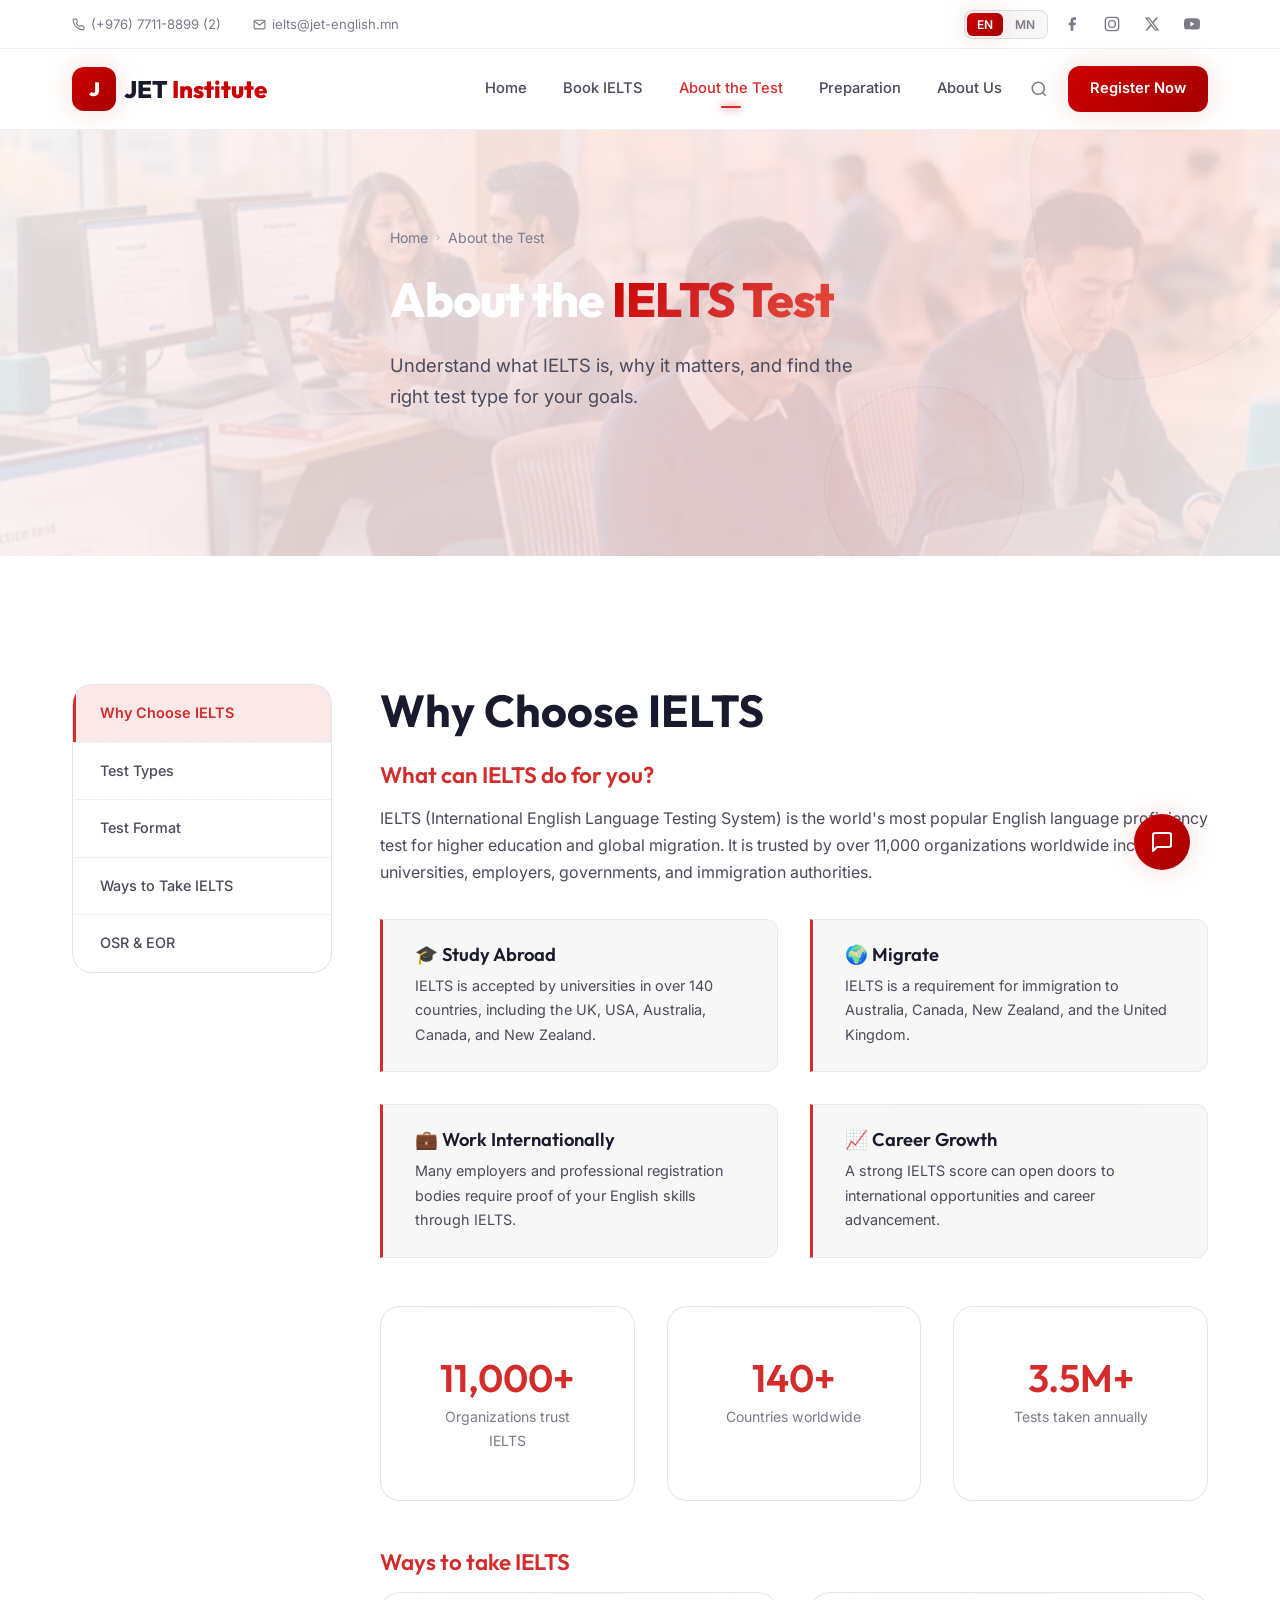
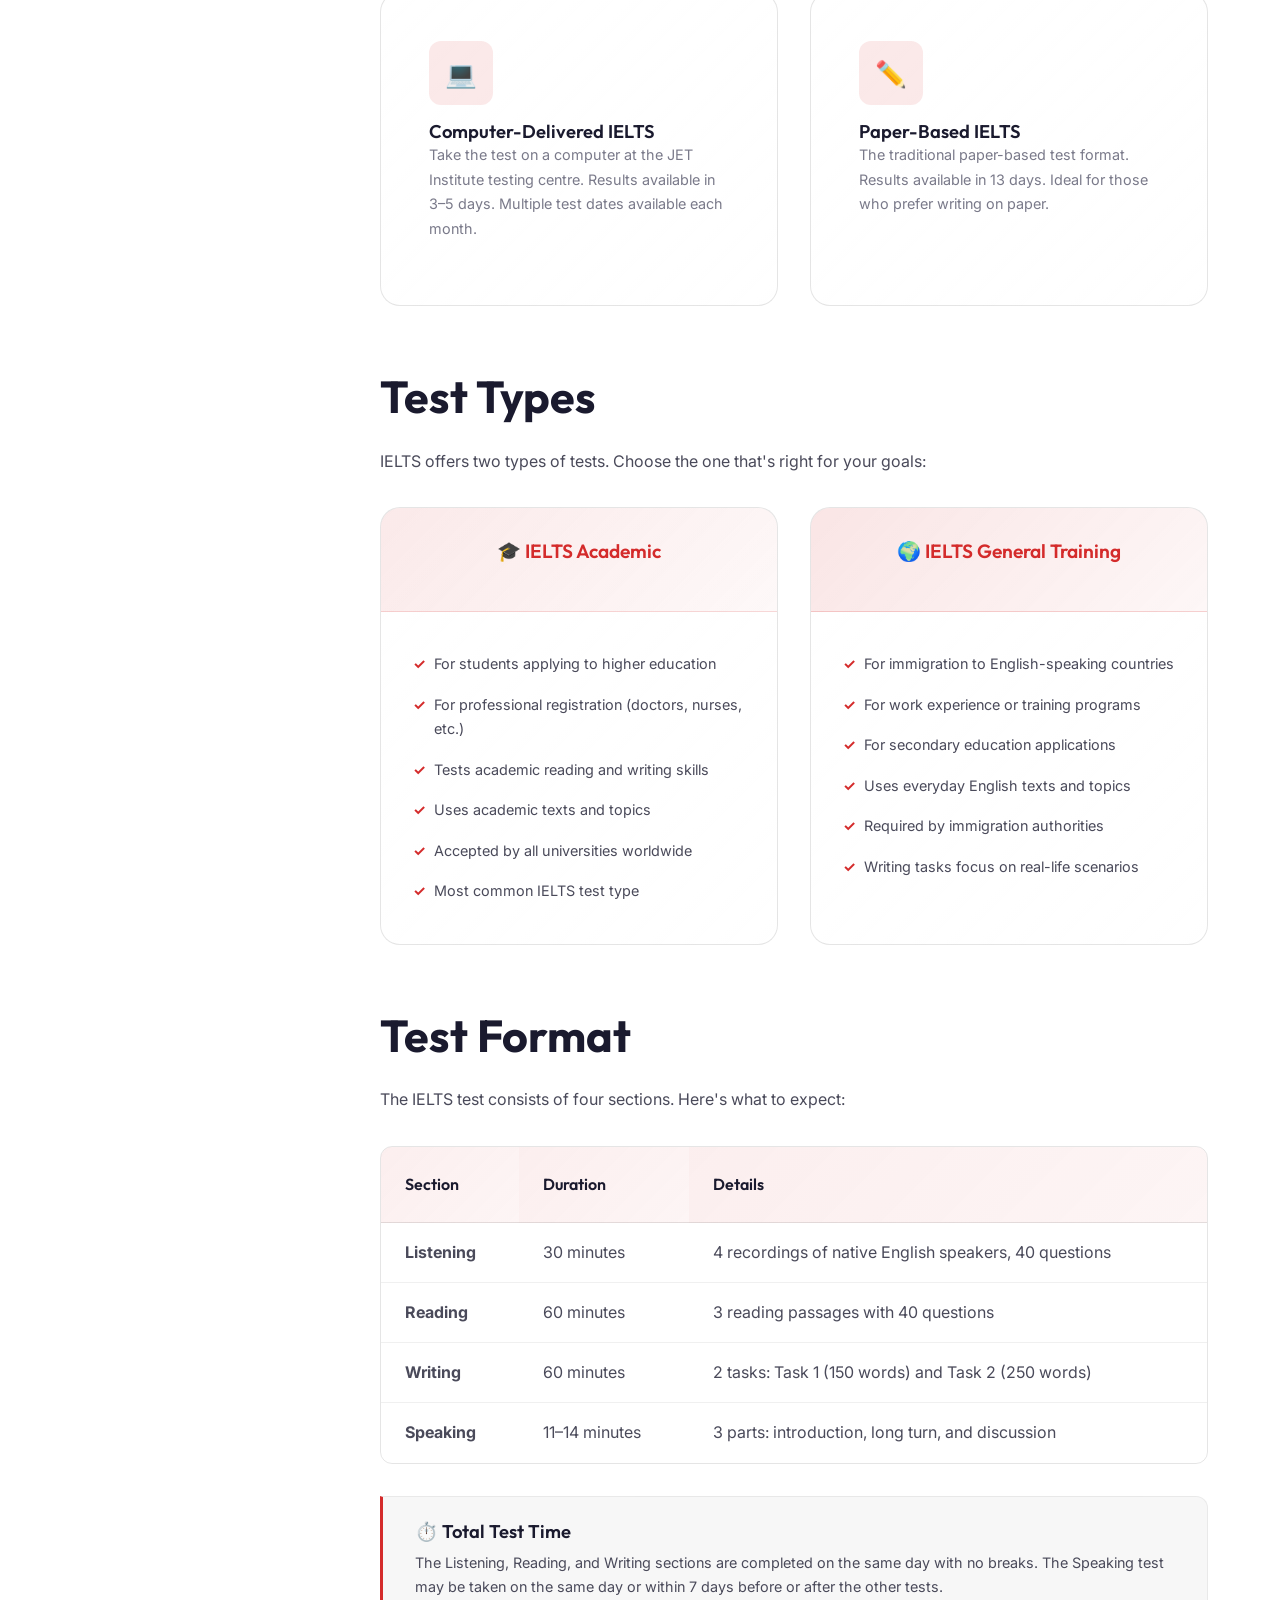
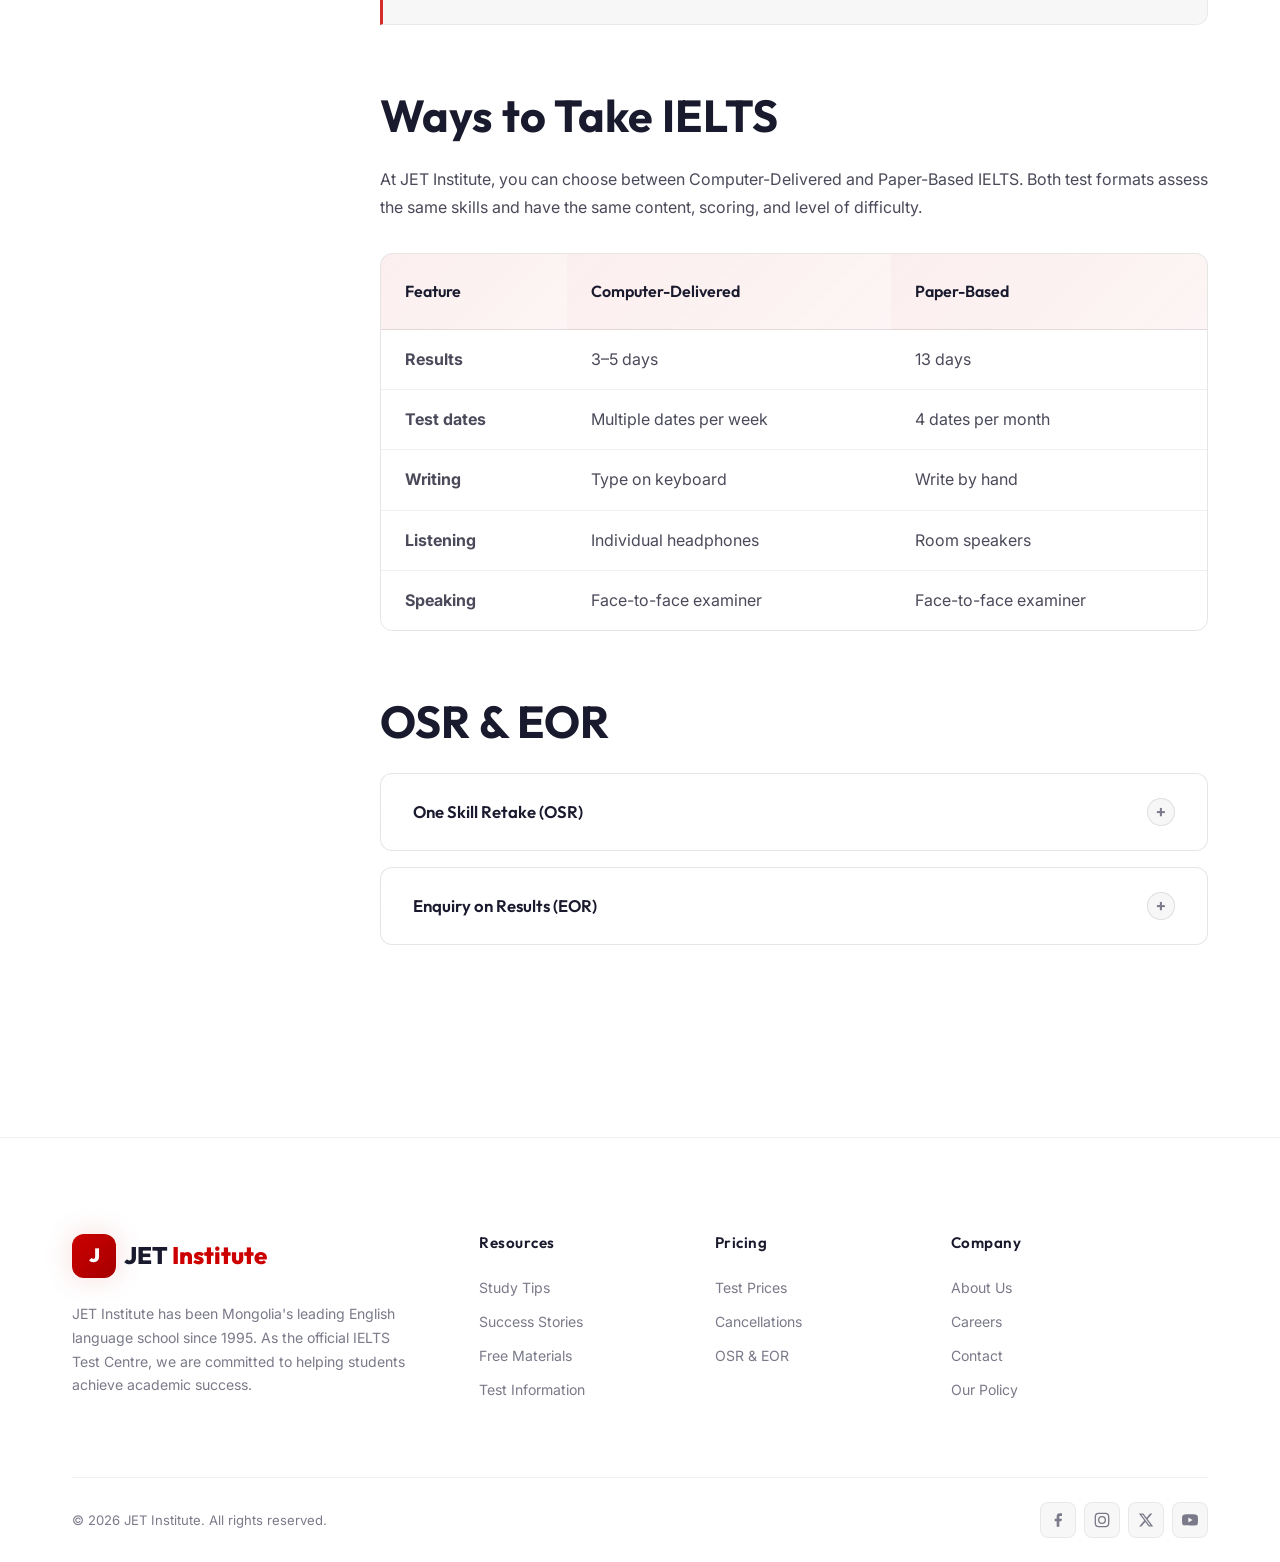
==== commit a5bf5002: "Add Chatbase chatbot to all pages" ====
--- a/about-test.html
+++ b/about-test.html
@@ -18,15 +18,17 @@
           <svg width="13" height="13" viewBox="0 0 24 24" fill="none" stroke="currentColor" stroke-width="2"><path d="M22 16.92v3a2 2 0 0 1-2.18 2 19.79 19.79 0 0 1-8.63-3.07 19.5 19.5 0 0 1-6-6 19.79 19.79 0 0 1-3.07-8.67A2 2 0 0 1 4.11 2h3a2 2 0 0 1 2 1.72c.127.96.361 1.903.7 2.81a2 2 0 0 1-.45 2.11L8.09 9.91a16 16 0 0 0 6 6l1.27-1.27a2 2 0 0 1 2.11-.45c.907.339 1.85.573 2.81.7A2 2 0 0 1 22 16.92z"/></svg>
           (+976) 7711-8899 (2)
         </a>
-        <a href="mailto:enquiries@jet-english.mn">
+        <a href="mailto:ielts@jet-english.mn">
           <svg width="13" height="13" viewBox="0 0 24 24" fill="none" stroke="currentColor" stroke-width="2"><path d="M4 4h16c1.1 0 2 .9 2 2v12c0 1.1-.9 2-2 2H4c-1.1 0-2-.9-2-2V6c0-1.1.9-2 2-2z"/><polyline points="22,6 12,13 2,6"/></svg>
           ielts@jet-english.mn
         </a>
       </div>
       <div class="top-bar-right">
-        <a href="#" class="social-link" aria-label="Facebook">f</a>
-        <a href="#" class="social-link" aria-label="Twitter">𝕏</a>
-        <a href="#" class="social-link" aria-label="YouTube">▶</a>
+        <div class="lang-switch"><button class="lang-btn active">EN</button><button class="lang-btn">MN</button></div>
+        <a href="https://facebook.com/jetinstitute" class="social-link" aria-label="Facebook" target="_blank"><svg width="16" height="16" viewBox="0 0 24 24" fill="currentColor"><path d="M18 2h-3a5 5 0 0 0-5 5v3H7v4h3v8h4v-8h3l1-4h-4V7a1 1 0 0 1 1-1h3z"/></svg></a>
+        <a href="https://instagram.com/jetinstitute" class="social-link" aria-label="Instagram" target="_blank"><svg width="16" height="16" viewBox="0 0 24 24" fill="none" stroke="currentColor" stroke-width="2"><rect x="2" y="2" width="20" height="20" rx="5" ry="5"/><circle cx="12" cy="12" r="5"/></svg></a>
+        <a href="#" class="social-link" aria-label="Twitter" target="_blank"><svg width="16" height="16" viewBox="0 0 24 24" fill="currentColor"><path d="M18.244 2.25h3.308l-7.227 8.26 8.502 11.24H16.17l-5.214-6.817L4.99 21.75H1.68l7.73-8.835L1.254 2.25H8.08l4.713 6.231zm-1.161 17.52h1.833L7.084 4.126H5.117z"/></svg></a>
+        <a href="#" class="social-link" aria-label="YouTube" target="_blank"><svg width="16" height="16" viewBox="0 0 24 24" fill="currentColor"><path d="M23.498 6.186a3.016 3.016 0 0 0-2.122-2.136C19.505 3.545 12 3.545 12 3.545s-7.505 0-9.377.505A3.017 3.017 0 0 0 .502 6.186C0 8.07 0 12 0 12s0 3.93.502 5.814a3.016 3.016 0 0 0 2.122 2.136c1.871.505 9.376.505 9.376.505s7.505 0 9.377-.505a3.015 3.015 0 0 0 2.122-2.136C24 15.93 24 12 24 12s0-3.93-.502-5.814zM9.545 15.568V8.432L15.818 12l-6.273 3.568z"/></svg></a>
       </div>
     </div>
   </div>
@@ -34,24 +36,29 @@
   <!-- Header -->
   <header class="header" id="header">
     <div class="container">
-      <a href="index.html" class="logo">
-        <div class="logo-icon">J</div>
-        <div>JET <span>Institute</span></div>
-      </a>
+      <a href="index.html" class="logo"><div class="logo-icon">J</div><div>JET <span>Institute</span></div></a>
       <nav class="nav" id="nav">
         <a href="index.html" class="nav-link">Home</a>
         <a href="book-ielts.html" class="nav-link">Book IELTS</a>
         <a href="about-test.html" class="nav-link active">About the Test</a>
         <a href="preparation.html" class="nav-link">Preparation</a>
         <a href="about.html" class="nav-link">About Us</a>
+        <button class="search-toggle" aria-label="Search"><svg width="18" height="18" viewBox="0 0 24 24" fill="none" stroke="currentColor" stroke-width="2"><circle cx="11" cy="11" r="8"/><line x1="21" y1="21" x2="16.65" y2="16.65"/></svg></button>
         <a href="https://ieltsregistration.britishcouncil.org/orsnbc/?organisation=JET" class="nav-link cta" target="_blank">Register Now</a>
       </nav>
-      <button class="hamburger" id="hamburger" aria-label="Menu">
-        <span></span><span></span><span></span>
-      </button>
+      <button class="hamburger" id="hamburger" aria-label="Menu"><span></span><span></span><span></span></button>
     </div>
   </header>
   <div class="nav-overlay" id="nav-overlay"></div>
+
+  <!-- Search Overlay -->
+  <div class="search-overlay" id="search-overlay">
+    <div class="search-box">
+      <svg width="20" height="20" viewBox="0 0 24 24" fill="none" stroke="currentColor" stroke-width="2" style="margin-left:12px;color:var(--text-muted);flex-shrink:0"><circle cx="11" cy="11" r="8"/><line x1="21" y1="21" x2="16.65" y2="16.65"/></svg>
+      <input type="text" placeholder="Search for courses, test dates, tips...">
+      <button class="search-close" aria-label="Close search"><svg width="20" height="20" viewBox="0 0 24 24" fill="none" stroke="currentColor" stroke-width="2"><line x1="18" y1="6" x2="6" y2="18"/><line x1="6" y1="6" x2="18" y2="18"/></svg></button>
+    </div>
+  </div>
 
   <!-- Hero -->
   <section class="hero hero-page">
@@ -59,11 +66,7 @@
     <div class="hero-shapes"><div class="hero-shape"></div><div class="hero-shape"></div></div>
     <div class="container">
       <div class="hero-content" data-animate="fade-in-up">
-        <div class="breadcrumb">
-          <a href="index.html">Home</a>
-          <span class="separator">›</span>
-          <span>About the Test</span>
-        </div>
+        <div class="breadcrumb"><a href="index.html">Home</a><span class="separator">›</span><span>About the Test</span></div>
         <h1>About the <span class="highlight">IELTS Test</span></h1>
         <p>Understand what IELTS is, why it matters, and find the right test type for your goals.</p>
       </div>
@@ -112,6 +115,22 @@
               <div class="info-box" style="margin-bottom: 0;">
                 <h4>📈 Career Growth</h4>
                 <p>A strong IELTS score can open doors to international opportunities and career advancement.</p>
+              </div>
+            </div>
+
+            <!-- Global Recognition Stats -->
+            <div class="grid-3" style="margin-top: var(--space-2xl);">
+              <div class="glass-card" style="text-align:center">
+                <h3 style="font-size:2.4rem;margin-bottom:var(--space-xs)">11,000+</h3>
+                <p style="font-size:0.88rem;color:var(--text-muted);margin-bottom:0">Organizations trust IELTS</p>
+              </div>
+              <div class="glass-card" style="text-align:center">
+                <h3 style="font-size:2.4rem;margin-bottom:var(--space-xs)">140+</h3>
+                <p style="font-size:0.88rem;color:var(--text-muted);margin-bottom:0">Countries worldwide</p>
+              </div>
+              <div class="glass-card" style="text-align:center">
+                <h3 style="font-size:2.4rem;margin-bottom:var(--space-xs)">3.5M+</h3>
+                <p style="font-size:0.88rem;color:var(--text-muted);margin-bottom:0">Tests taken annually</p>
               </div>
             </div>
 
@@ -306,63 +325,54 @@
     <div class="container">
       <div class="footer-grid">
         <div class="footer-brand">
-          <a href="index.html" class="logo">
-            <div class="logo-icon">J</div>
-            <div>JET <span>Institute</span></div>
-          </a>
+          <a href="index.html" class="logo"><div class="logo-icon">J</div><div>JET <span>Institute</span></div></a>
           <p>JET Institute has been Mongolia's leading English language school since 1995. As the official IELTS Test Centre, we are committed to helping students achieve academic success.</p>
         </div>
         <div>
-          <h4>Quick Links</h4>
+          <h4>Resources</h4>
           <div class="footer-links">
-            <a href="book-ielts.html">Book IELTS</a>
-            <a href="about-test.html">About the Test</a>
-            <a href="preparation.html">Preparation</a>
+            <a href="preparation.html#tips">Study Tips</a>
+            <a href="preparation.html#stories">Success Stories</a>
+            <a href="preparation.html#courses">Free Materials</a>
+            <a href="about-test.html">Test Information</a>
+          </div>
+        </div>
+        <div>
+          <h4>Pricing</h4>
+          <div class="footer-links">
+            <a href="book-ielts.html#fees">Test Prices</a>
+            <a href="book-ielts.html#fees">Cancellations</a>
+            <a href="about-test.html#osr">OSR & EOR</a>
+          </div>
+        </div>
+        <div>
+          <h4>Company</h4>
+          <div class="footer-links">
             <a href="about.html">About Us</a>
-          </div>
-        </div>
-        <div>
-          <h4>IELTS</h4>
-          <div class="footer-links">
-            <a href="about-test.html#types">Test Types</a>
-            <a href="book-ielts.html#schedule">Test Schedule</a>
-            <a href="book-ielts.html#results">Test Results</a>
-            <a href="about-test.html#osr">OSR & EOR</a>
-          </div>
-        </div>
-        <div>
-          <h4>Contact Us</h4>
-          <div class="footer-contact-item">
-            <span class="icon">📍</span>
-            <span>Max Centre 5th Floor, Sukhbaatar District, Ulaanbaatar, Mongolia</span>
-          </div>
-          <div class="footer-contact-item">
-            <span class="icon">📞</span>
-            <span>(+976) 7711-8899 (2)</span>
-          </div>
-          <div class="footer-contact-item">
-            <span class="icon">✉</span>
-            <span>ielts@jet-english.mn</span>
+            <a href="about.html#careers">Careers</a>
+            <a href="about.html#contact">Contact</a>
+            <a href="about.html#policy">Our Policy</a>
           </div>
         </div>
       </div>
       <div class="footer-bottom">
         <span>© 2026 JET Institute. All rights reserved.</span>
         <div class="footer-social">
-          <a href="#" aria-label="Facebook">f</a>
-          <a href="#" aria-label="Twitter">𝕏</a>
-          <a href="#" aria-label="YouTube">▶</a>
+          <a href="https://facebook.com/jetinstitute" aria-label="Facebook" target="_blank"><svg width="16" height="16" viewBox="0 0 24 24" fill="currentColor"><path d="M18 2h-3a5 5 0 0 0-5 5v3H7v4h3v8h4v-8h3l1-4h-4V7a1 1 0 0 1 1-1h3z"/></svg></a>
+          <a href="https://instagram.com/jetinstitute" aria-label="Instagram" target="_blank"><svg width="16" height="16" viewBox="0 0 24 24" fill="none" stroke="currentColor" stroke-width="2"><rect x="2" y="2" width="20" height="20" rx="5" ry="5"/><circle cx="12" cy="12" r="5"/></svg></a>
+          <a href="#" aria-label="Twitter" target="_blank"><svg width="16" height="16" viewBox="0 0 24 24" fill="currentColor"><path d="M18.244 2.25h3.308l-7.227 8.26 8.502 11.24H16.17l-5.214-6.817L4.99 21.75H1.68l7.73-8.835L1.254 2.25H8.08l4.713 6.231zm-1.161 17.52h1.833L7.084 4.126H5.117z"/></svg></a>
+          <a href="#" aria-label="YouTube" target="_blank"><svg width="16" height="16" viewBox="0 0 24 24" fill="currentColor"><path d="M23.498 6.186a3.016 3.016 0 0 0-2.122-2.136C19.505 3.545 12 3.545 12 3.545s-7.505 0-9.377.505A3.017 3.017 0 0 0 .502 6.186C0 8.07 0 12 0 12s0 3.93.502 5.814a3.016 3.016 0 0 0 2.122 2.136c1.871.505 9.376.505 9.376.505s7.505 0 9.377-.505a3.015 3.015 0 0 0 2.122-2.136C24 15.93 24 12 24 12s0-3.93-.502-5.814zM9.545 15.568V8.432L15.818 12l-6.273 3.568z"/></svg></a>
         </div>
       </div>
     </div>
   </footer>
 
   <button class="scroll-top" aria-label="Scroll to top">↑</button>
-
-  <a href="https://m.me/jetinstitute" target="_blank" class="chatbot-btn" aria-label="Chat with us">
-    <svg width="24" height="24" viewBox="0 0 24 24" fill="none" stroke="currentColor" stroke-width="2" stroke-linecap="round" stroke-linejoin="round"><path d="M21 15a2 2 0 0 1-2 2H7l-4 4V5a2 2 0 0 1 2-2h14a2 2 0 0 1 2 2z"/></svg>
-  </a>
-
+  <a href="https://m.me/jetinstitute" target="_blank" class="chatbot-btn" aria-label="Chat with us"><svg width="24" height="24" viewBox="0 0 24 24" fill="none" stroke="currentColor" stroke-width="2" stroke-linecap="round" stroke-linejoin="round"><path d="M21 15a2 2 0 0 1-2 2H7l-4 4V5a2 2 0 0 1 2-2h14a2 2 0 0 1 2 2z"/></svg></a>
   <script src="js/script.js"></script>
+    <!-- Chatbase Chatbot -->
+    <script>
+    (function(){if(!window.chatbase||window.chatbase("getState")!=="initialized"){window.chatbase=(...arguments)=>{if(!window.chatbase.q){window.chatbase.q=[]}window.chatbase.q.push(arguments)};window.chatbase=new Proxy(window.chatbase,{get(target,prop){if(prop==="q"){return target.q}return(...args)=>target(prop,...args)}})}const onLoad=function(){const script=document.createElement("script");script.src="https://www.chatbase.co/embed.min.js";script.id="ytJWlCoYUFz3FrdeQ30_n";script.domain="www.chatbase.co";document.body.appendChild(script)};if(document.readyState==="complete"){onLoad()}else{window.addEventListener("load",onLoad)}})();
+    </script>
 </body>
 </html>
--- a/css/style.css
+++ b/css/style.css
@@ -1639,6 +1639,418 @@
 .delay-2 { animation-delay: 0.2s; }
 .delay-3 { animation-delay: 0.3s; }
 .delay-4 { animation-delay: 0.4s; }
+
+/* ============================================
+   SEARCH BAR
+   ============================================ */
+.search-toggle {
+  background: none;
+  border: none;
+  color: var(--text-muted);
+  cursor: pointer;
+  padding: 8px;
+  border-radius: var(--radius-sm);
+  transition: all var(--transition-fast);
+  display: flex;
+  align-items: center;
+  justify-content: center;
+}
+
+.search-toggle:hover {
+  color: var(--accent-teal);
+  background: var(--bg-glass);
+}
+
+.search-overlay {
+  position: fixed;
+  top: 0;
+  left: 0;
+  right: 0;
+  bottom: 0;
+  background: rgba(0, 0, 0, 0.6);
+  backdrop-filter: blur(8px);
+  z-index: 2000;
+  display: flex;
+  align-items: flex-start;
+  justify-content: center;
+  padding-top: 120px;
+  opacity: 0;
+  visibility: hidden;
+  transition: all var(--transition-base);
+}
+
+.search-overlay.active {
+  opacity: 1;
+  visibility: visible;
+}
+
+.search-box {
+  width: 90%;
+  max-width: 600px;
+  background: var(--bg-primary);
+  border-radius: var(--radius-lg);
+  padding: 8px;
+  box-shadow: var(--shadow-xl);
+  display: flex;
+  align-items: center;
+  gap: var(--space-sm);
+  transform: translateY(-20px);
+  transition: transform var(--transition-base);
+}
+
+.search-overlay.active .search-box {
+  transform: translateY(0);
+}
+
+.search-box input {
+  flex: 1;
+  padding: 16px 20px;
+  border: none;
+  background: transparent;
+  font-family: var(--font-body);
+  font-size: 1.1rem;
+  color: var(--text-primary);
+  outline: none;
+}
+
+.search-box input::placeholder {
+  color: var(--text-muted);
+}
+
+.search-close {
+  background: none;
+  border: none;
+  color: var(--text-muted);
+  cursor: pointer;
+  padding: 12px;
+  border-radius: var(--radius-sm);
+  transition: all var(--transition-fast);
+  display: flex;
+  align-items: center;
+  justify-content: center;
+}
+
+.search-close:hover {
+  color: var(--accent-teal);
+  background: var(--bg-glass);
+}
+
+/* ============================================
+   LANGUAGE SWITCH
+   ============================================ */
+.lang-switch {
+  display: flex;
+  align-items: center;
+  gap: 2px;
+  background: var(--bg-glass);
+  border-radius: var(--radius-sm);
+  padding: 2px;
+  border: 1px solid var(--border-glass);
+}
+
+.lang-btn {
+  padding: 4px 10px;
+  font-size: 0.75rem;
+  font-weight: 600;
+  border: none;
+  background: none;
+  color: var(--text-muted);
+  cursor: pointer;
+  border-radius: 6px;
+  transition: all var(--transition-fast);
+  font-family: var(--font-body);
+}
+
+.lang-btn.active {
+  background: var(--gradient-coral);
+  color: var(--text-white);
+  box-shadow: var(--shadow-glow-coral);
+}
+
+.lang-btn:not(.active):hover {
+  color: var(--text-primary);
+}
+
+/* ============================================
+   CHATBOT BUTTON
+   ============================================ */
+.chatbot-btn {
+  position: fixed;
+  bottom: 30px;
+  right: 90px;
+  width: 56px;
+  height: 56px;
+  background: var(--gradient-coral);
+  border-radius: var(--radius-full);
+  display: flex;
+  align-items: center;
+  justify-content: center;
+  color: var(--text-white);
+  box-shadow: var(--shadow-glow-coral);
+  transition: all var(--transition-base);
+  z-index: 998;
+}
+
+.chatbot-btn:hover {
+  transform: translateY(-4px) scale(1.05);
+  box-shadow: 0 12px 40px rgba(204, 0, 0, 0.35);
+}
+
+/* ============================================
+   MAP SECTION
+   ============================================ */
+.map-section {
+  background: var(--bg-secondary);
+}
+
+.map-wrapper {
+  border-radius: var(--radius-lg);
+  overflow: hidden;
+  box-shadow: var(--shadow-lg);
+  border: 1px solid var(--border-glass);
+}
+
+.map-wrapper iframe {
+  display: block;
+}
+
+/* ============================================
+   SCHEDULE CALENDAR
+   ============================================ */
+.schedule-calendar {
+  display: grid;
+  grid-template-columns: repeat(auto-fill, minmax(180px, 1fr));
+  gap: var(--space-md);
+}
+
+.cal-date-card {
+  background: var(--gradient-card);
+  border: 1px solid var(--border-glass);
+  border-radius: var(--radius-md);
+  padding: var(--space-lg);
+  text-align: center;
+  transition: all var(--transition-base);
+  cursor: pointer;
+}
+
+.cal-date-card:hover {
+  border-color: var(--border-glow-teal);
+  transform: translateY(-4px);
+  box-shadow: var(--shadow-glow-teal);
+}
+
+.cal-date-card .cal-month {
+  font-size: 0.75rem;
+  font-weight: 600;
+  text-transform: uppercase;
+  letter-spacing: 1px;
+  color: var(--accent-teal);
+  margin-bottom: var(--space-xs);
+}
+
+.cal-date-card .cal-day {
+  font-family: var(--font-display);
+  font-size: 2rem;
+  font-weight: 800;
+  color: var(--text-primary);
+  line-height: 1;
+  margin-bottom: var(--space-xs);
+}
+
+.cal-date-card .cal-weekday {
+  font-size: 0.82rem;
+  color: var(--text-muted);
+}
+
+.cal-date-card .cal-seats {
+  display: inline-block;
+  margin-top: var(--space-sm);
+  padding: 3px 10px;
+  background: rgba(212, 43, 43, 0.08);
+  border-radius: var(--radius-xl);
+  font-size: 0.72rem;
+  font-weight: 600;
+  color: var(--accent-teal);
+}
+
+/* Learning Path */
+.learning-path {
+  display: flex;
+  justify-content: space-between;
+  align-items: center;
+  gap: var(--space-md);
+  position: relative;
+  padding: var(--space-xl) 0;
+}
+
+.learning-path::before {
+  content: '';
+  position: absolute;
+  top: 50%;
+  left: 30px;
+  right: 30px;
+  height: 2px;
+  background: var(--border-glass);
+  z-index: 0;
+}
+
+.path-step {
+  display: flex;
+  flex-direction: column;
+  align-items: center;
+  gap: var(--space-sm);
+  position: relative;
+  z-index: 1;
+  flex: 1;
+}
+
+.path-step-icon {
+  width: 52px;
+  height: 52px;
+  border-radius: var(--radius-full);
+  background: var(--bg-primary);
+  border: 2px solid var(--accent-teal);
+  display: flex;
+  align-items: center;
+  justify-content: center;
+  font-size: 1.3rem;
+  box-shadow: var(--shadow-sm);
+}
+
+.path-step-label {
+  font-size: 0.78rem;
+  font-weight: 600;
+  color: var(--text-secondary);
+  text-align: center;
+}
+
+/* ============================================
+   STUDY GUIDE LIST
+   ============================================ */
+.study-guide-list {
+  list-style: none;
+  display: grid;
+  gap: var(--space-md);
+}
+
+.study-guide-list li {
+  display: flex;
+  align-items: flex-start;
+  gap: var(--space-md);
+  padding: var(--space-lg);
+  background: var(--gradient-card);
+  border: 1px solid var(--border-glass);
+  border-radius: var(--radius-md);
+  transition: all var(--transition-base);
+}
+
+.study-guide-list li:hover {
+  border-color: var(--border-glow-teal);
+  transform: translateX(4px);
+}
+
+.study-guide-list .tip-number {
+  width: 32px;
+  height: 32px;
+  border-radius: var(--radius-full);
+  background: var(--gradient-teal);
+  color: var(--text-white);
+  display: flex;
+  align-items: center;
+  justify-content: center;
+  font-weight: 700;
+  font-size: 0.82rem;
+  flex-shrink: 0;
+}
+
+.study-guide-list .tip-content h4 {
+  font-size: 1rem;
+  margin-bottom: var(--space-xs);
+}
+
+.study-guide-list .tip-content p {
+  font-size: 0.88rem;
+  color: var(--text-muted);
+  margin-bottom: 0;
+}
+
+/* ============================================
+   POLICY SECTION
+   ============================================ */
+.policy-card {
+  background: var(--gradient-card);
+  border: 1px solid var(--border-glass);
+  border-radius: var(--radius-lg);
+  padding: var(--space-2xl);
+  transition: all var(--transition-base);
+}
+
+.policy-card:hover {
+  border-color: var(--border-glow-teal);
+  transform: translateY(-4px);
+}
+
+.policy-card h3 {
+  color: var(--text-primary);
+  margin-bottom: var(--space-md);
+}
+
+.policy-card ul {
+  list-style: disc;
+  padding-left: var(--space-xl);
+}
+
+.policy-card li {
+  margin-bottom: var(--space-sm);
+  color: var(--text-secondary);
+  font-size: 0.9rem;
+}
+
+/* ============================================
+   PRACTICE TEST SECTION
+   ============================================ */
+.practice-grid {
+  display: grid;
+  grid-template-columns: repeat(2, 1fr);
+  gap: var(--space-xl);
+}
+
+.practice-card {
+  background: var(--gradient-card);
+  border: 1px solid var(--border-glass);
+  border-radius: var(--radius-lg);
+  padding: var(--space-2xl);
+  text-align: center;
+  transition: all var(--transition-base);
+}
+
+.practice-card:hover {
+  border-color: var(--border-glow-teal);
+  transform: translateY(-6px);
+  box-shadow: var(--shadow-glow-teal);
+}
+
+.practice-card .practice-icon {
+  width: 72px;
+  height: 72px;
+  border-radius: var(--radius-md);
+  display: flex;
+  align-items: center;
+  justify-content: center;
+  margin: 0 auto var(--space-lg);
+  font-size: 2rem;
+  background: var(--accent-teal-dim);
+}
+
+.practice-card h3 {
+  margin-bottom: var(--space-sm);
+}
+
+.practice-card p {
+  font-size: 0.88rem;
+  color: var(--text-muted);
+  margin-bottom: var(--space-lg);
+}
 
 /* ============================================
    RESPONSIVE
@@ -1775,6 +2187,27 @@
     flex-direction: column;
   }
 
+  .practice-grid {
+    grid-template-columns: 1fr;
+  }
+
+  .schedule-calendar {
+    grid-template-columns: repeat(2, 1fr);
+  }
+
+  .learning-path {
+    flex-direction: column;
+  }
+
+  .learning-path::before {
+    top: 30px;
+    bottom: 30px;
+    left: 50%;
+    right: auto;
+    width: 2px;
+    height: auto;
+  }
+
   .footer-grid {
     grid-template-columns: 1fr;
     gap: var(--space-2xl);
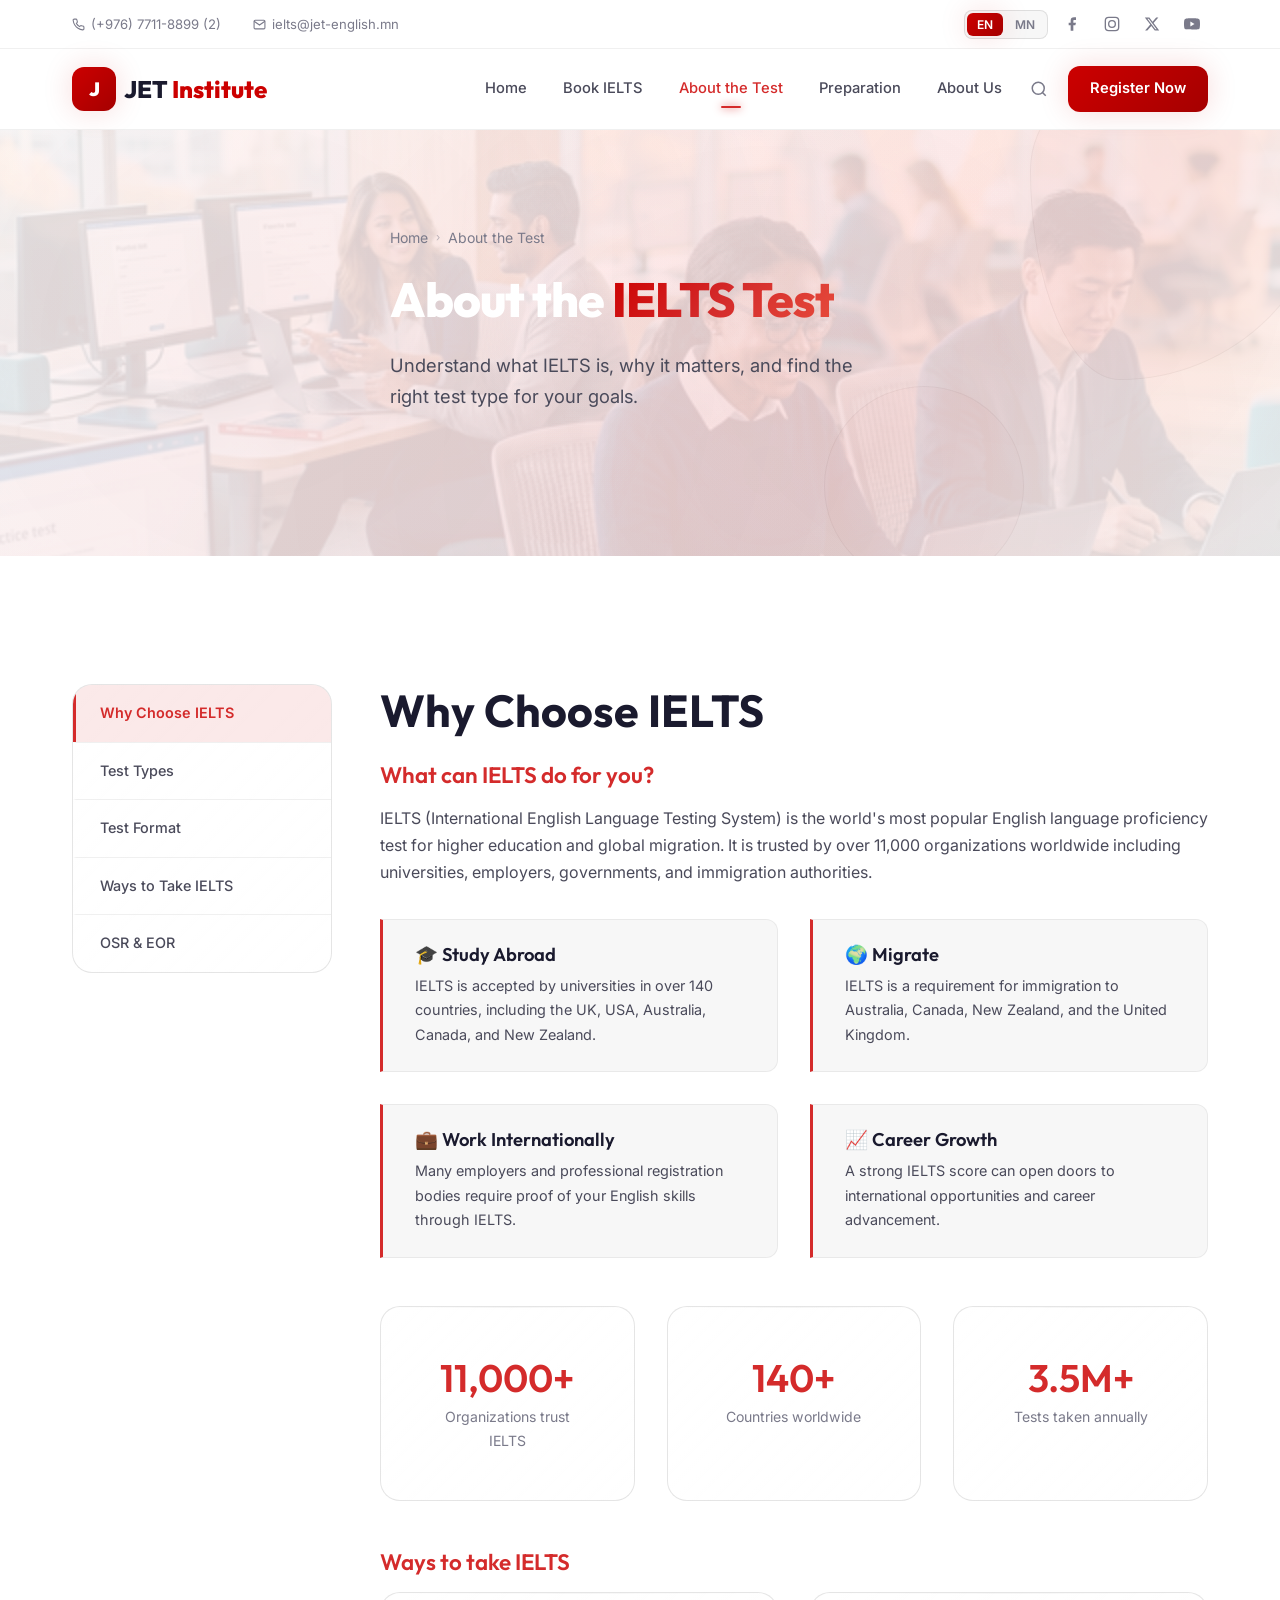
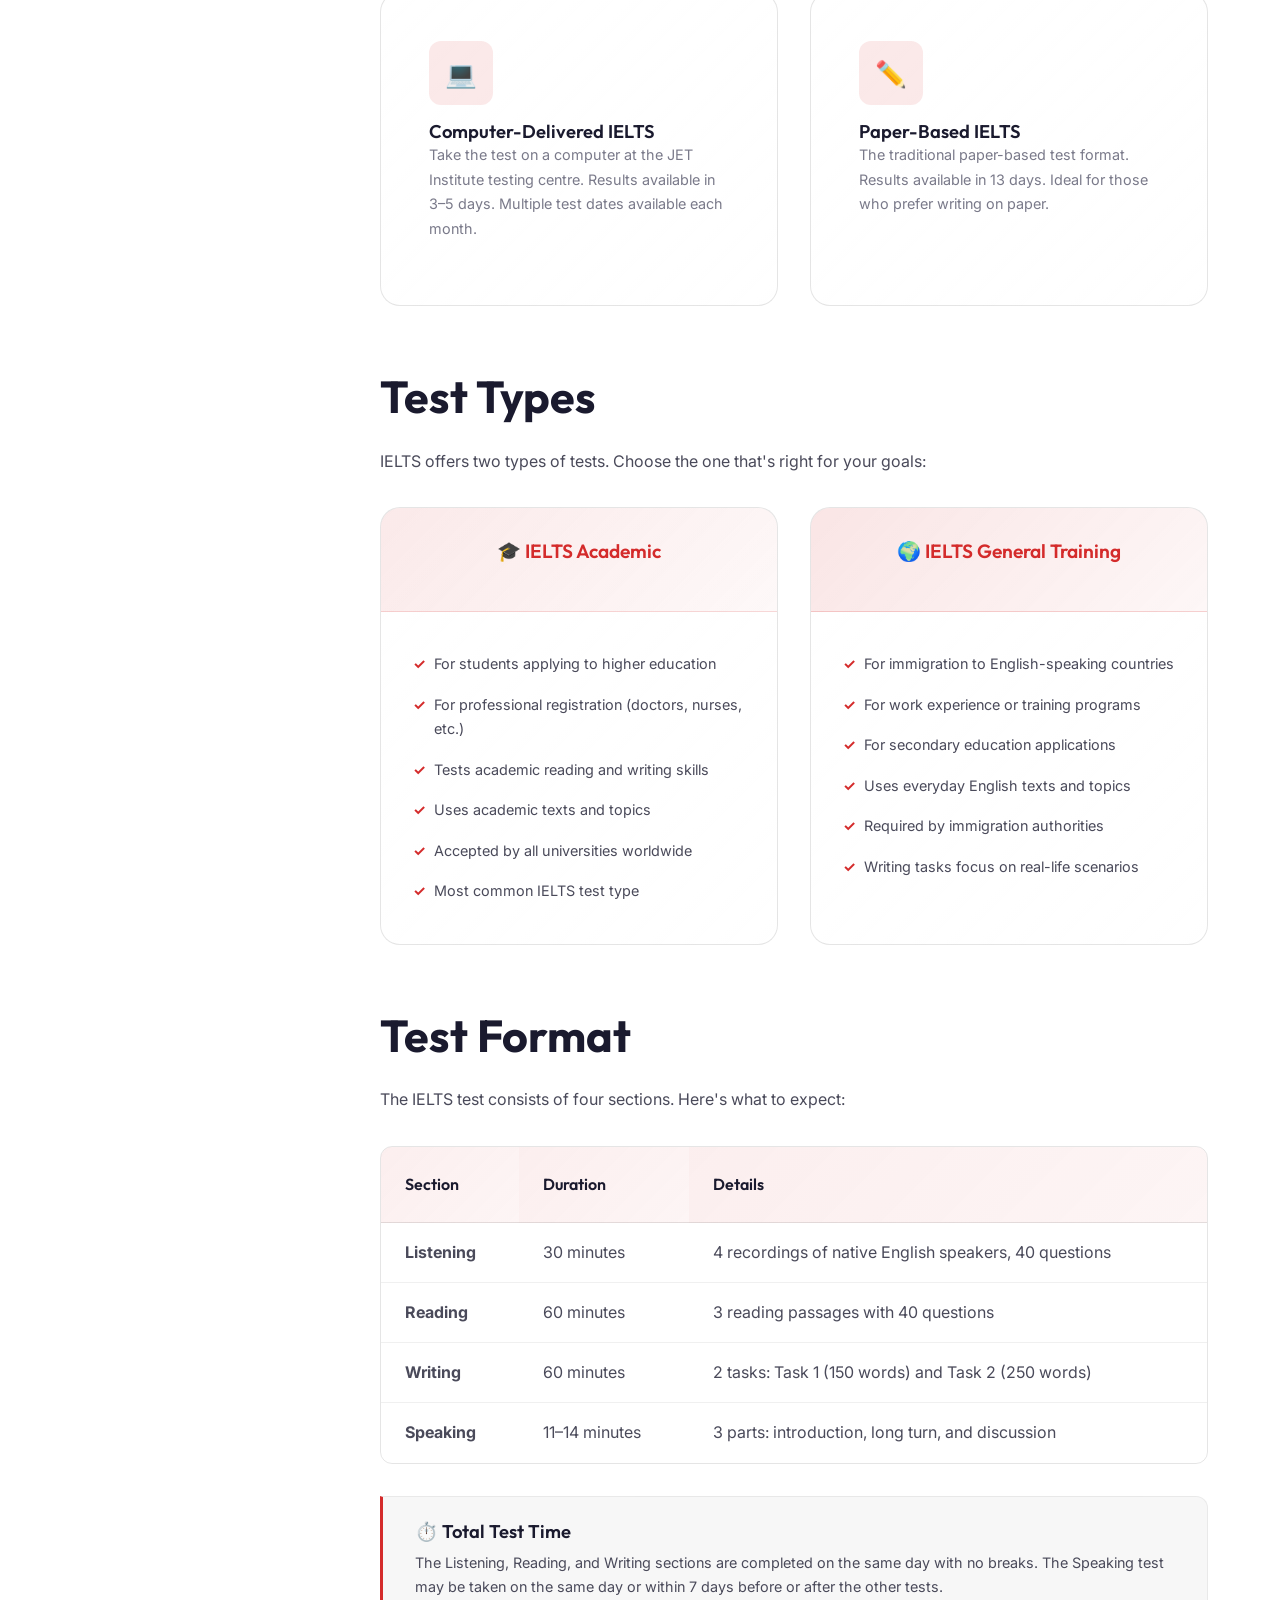
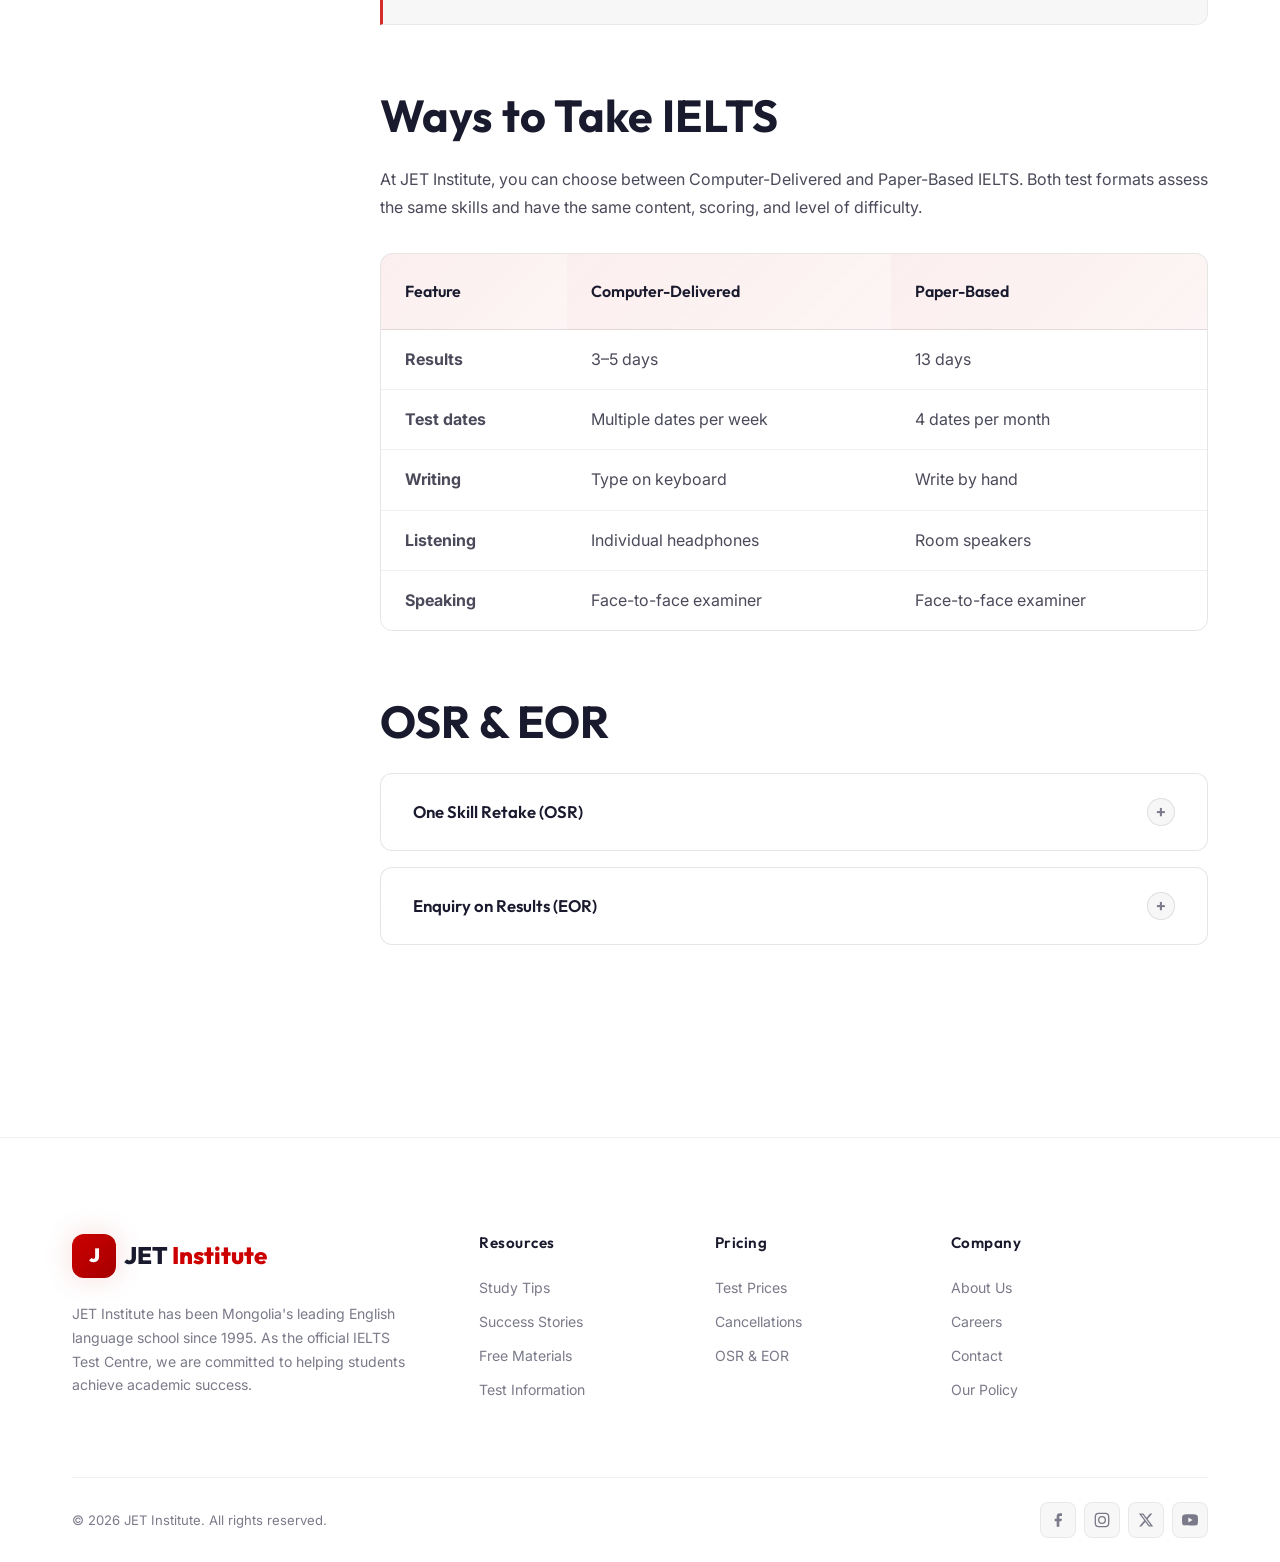
==== commit aba13661: "Remove old Messenger chatbot button, keep Chatbase only" ====
--- a/about-test.html
+++ b/about-test.html
@@ -368,7 +368,8 @@
   </footer>
 
   <button class="scroll-top" aria-label="Scroll to top">↑</button>
-  <a href="https://m.me/jetinstitute" target="_blank" class="chatbot-btn" aria-label="Chat with us"><svg width="24" height="24" viewBox="0 0 24 24" fill="none" stroke="currentColor" stroke-width="2" stroke-linecap="round" stroke-linejoin="round"><path d="M21 15a2 2 0 0 1-2 2H7l-4 4V5a2 2 0 0 1 2-2h14a2 2 0 0 1 2 2z"/></svg></a>
+
+
   <script src="js/script.js"></script>
     <!-- Chatbase Chatbot -->
     <script>
--- a/css/style.css
+++ b/css/style.css
@@ -1771,30 +1771,8 @@
   color: var(--text-primary);
 }
 
-/* ============================================
-   CHATBOT BUTTON
-   ============================================ */
-.chatbot-btn {
-  position: fixed;
-  bottom: 30px;
-  right: 90px;
-  width: 56px;
-  height: 56px;
-  background: var(--gradient-coral);
-  border-radius: var(--radius-full);
-  display: flex;
-  align-items: center;
-  justify-content: center;
-  color: var(--text-white);
-  box-shadow: var(--shadow-glow-coral);
-  transition: all var(--transition-base);
-  z-index: 998;
-}
-
-.chatbot-btn:hover {
-  transform: translateY(-4px) scale(1.05);
-  box-shadow: 0 12px 40px rgba(204, 0, 0, 0.35);
-}
+
+
 
 /* ============================================
    MAP SECTION
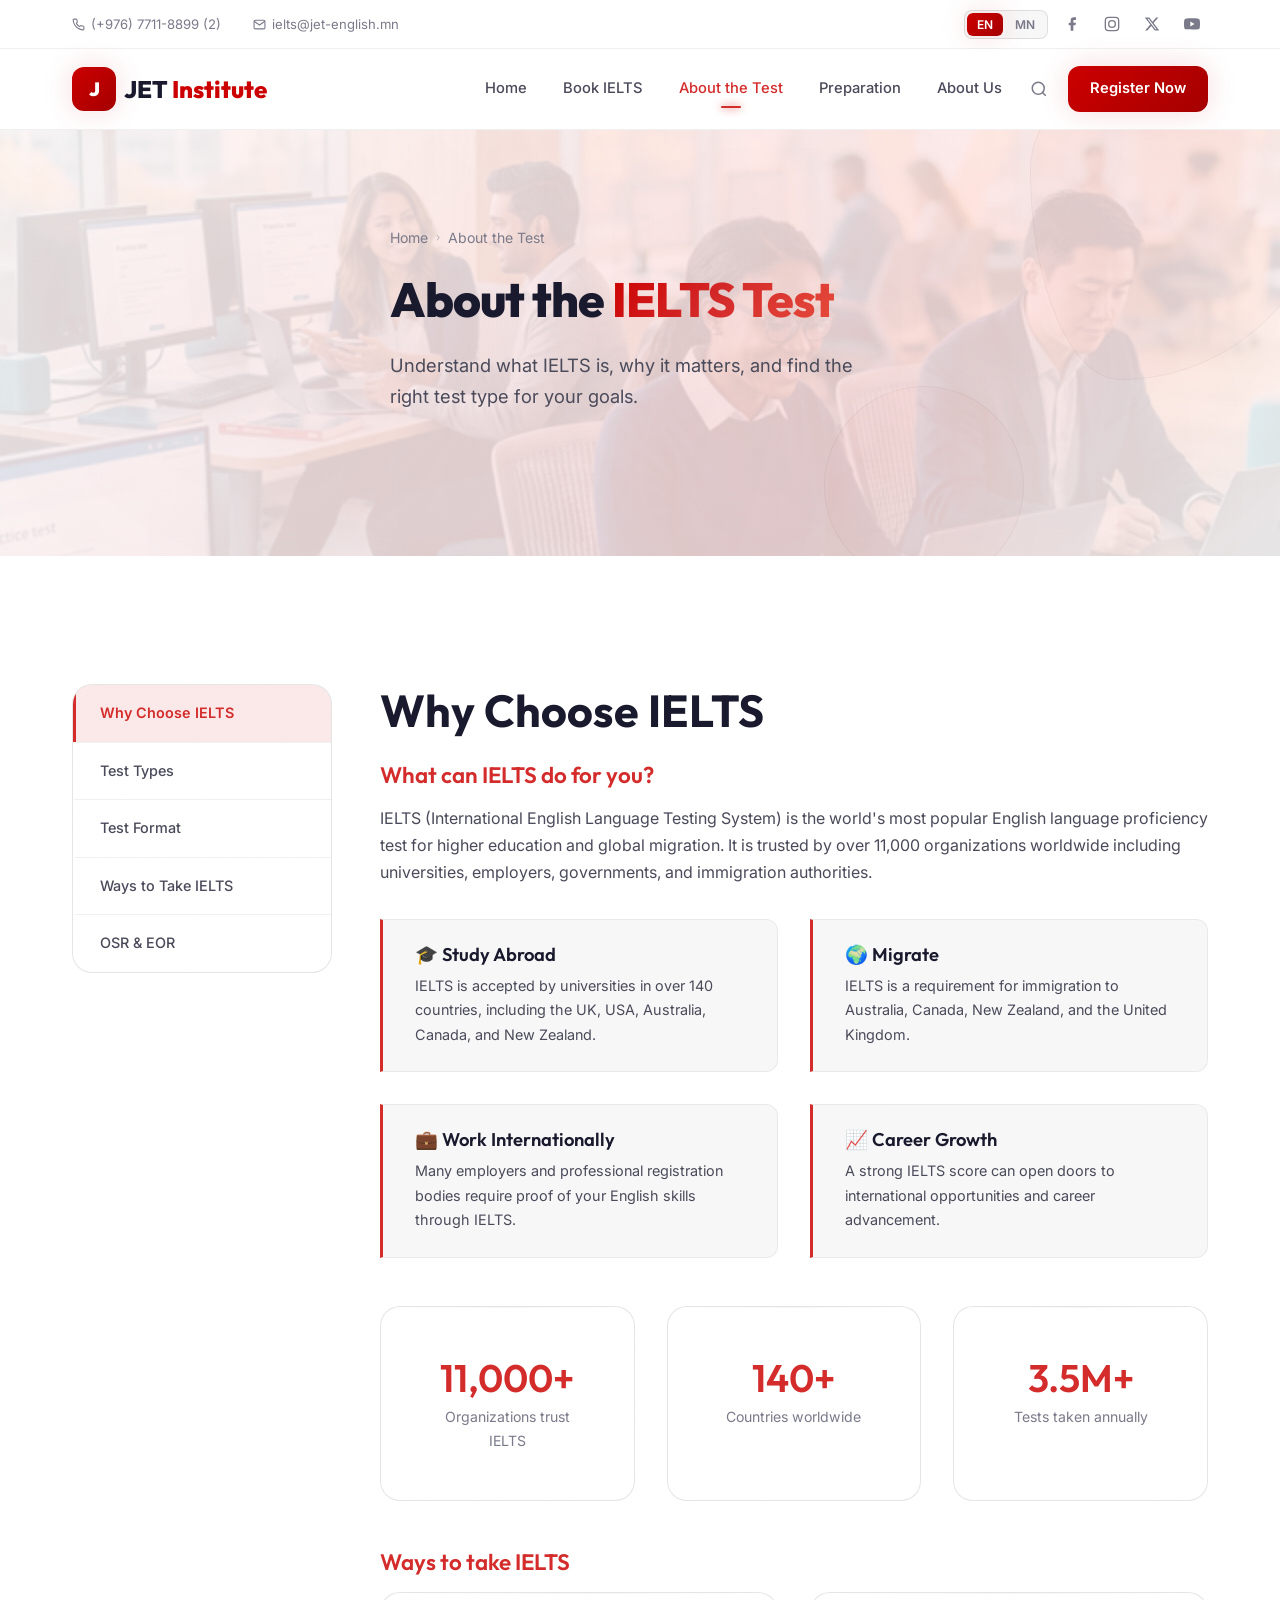
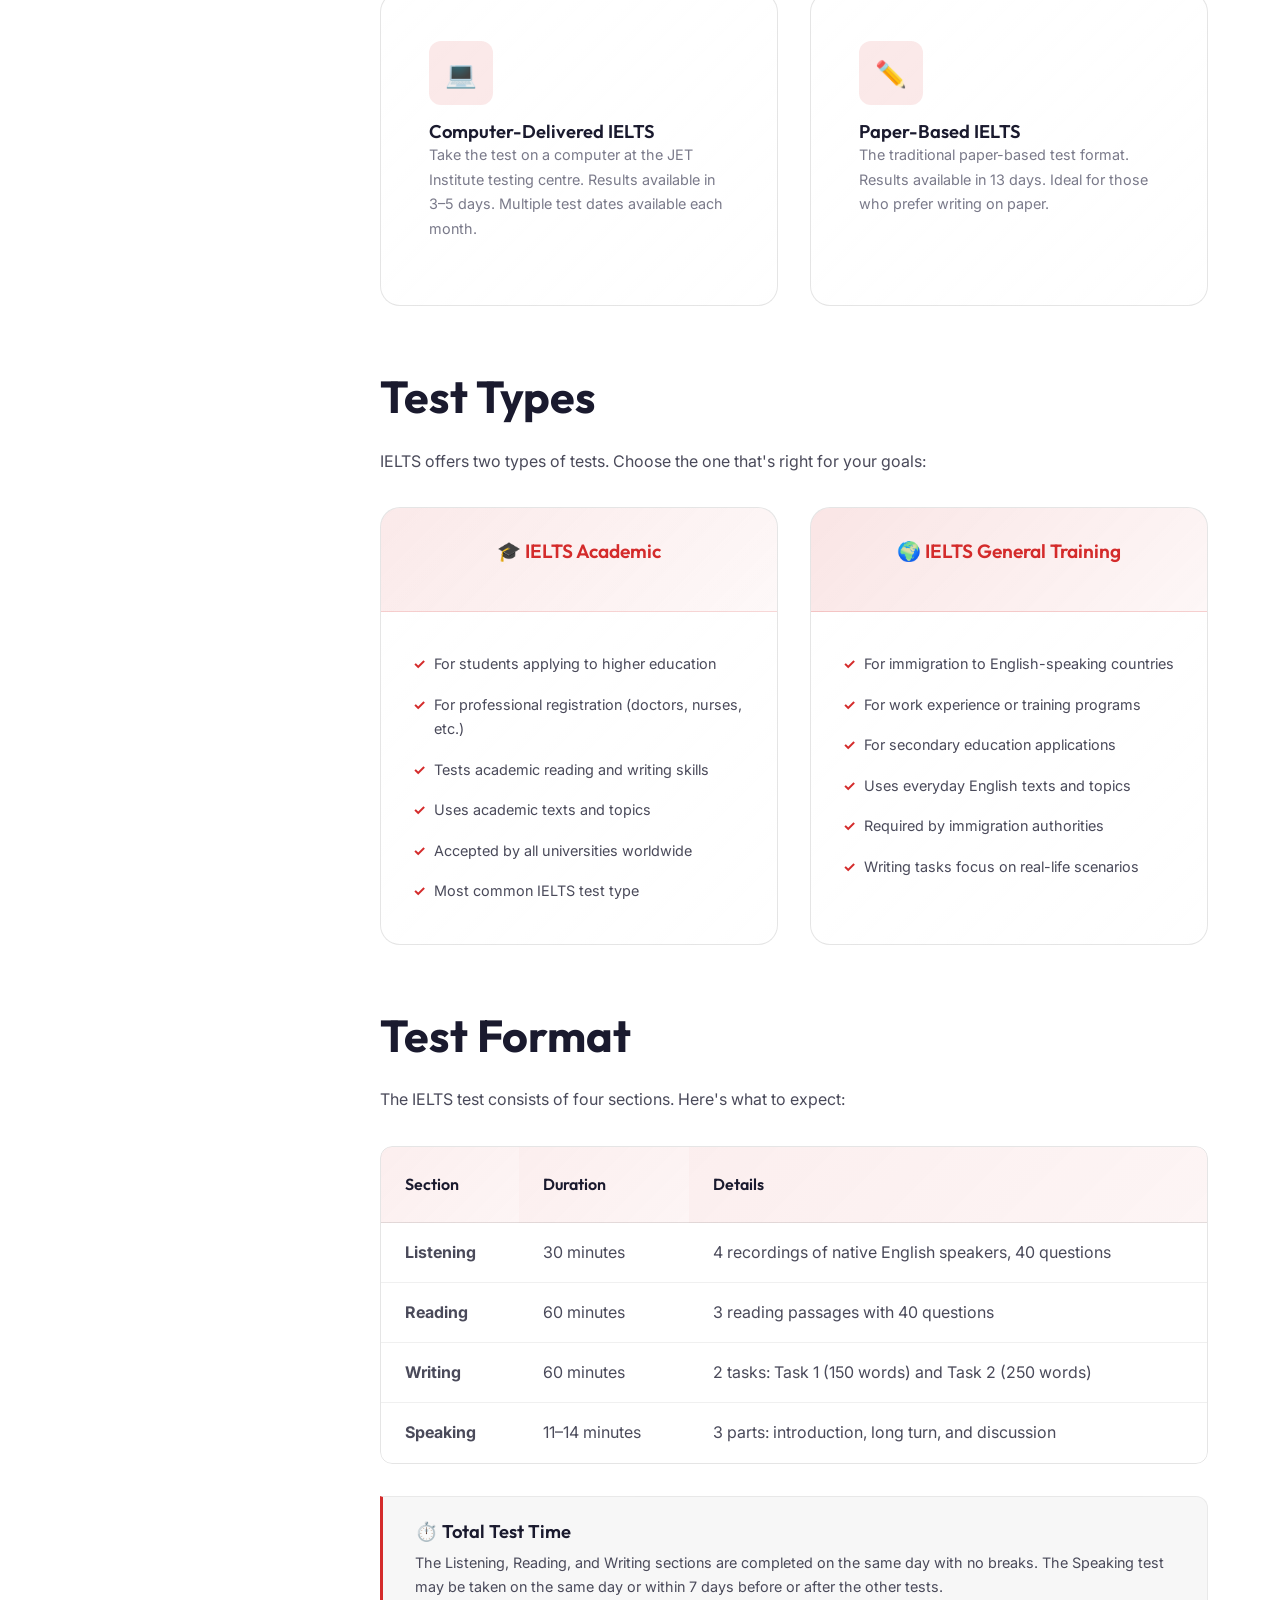
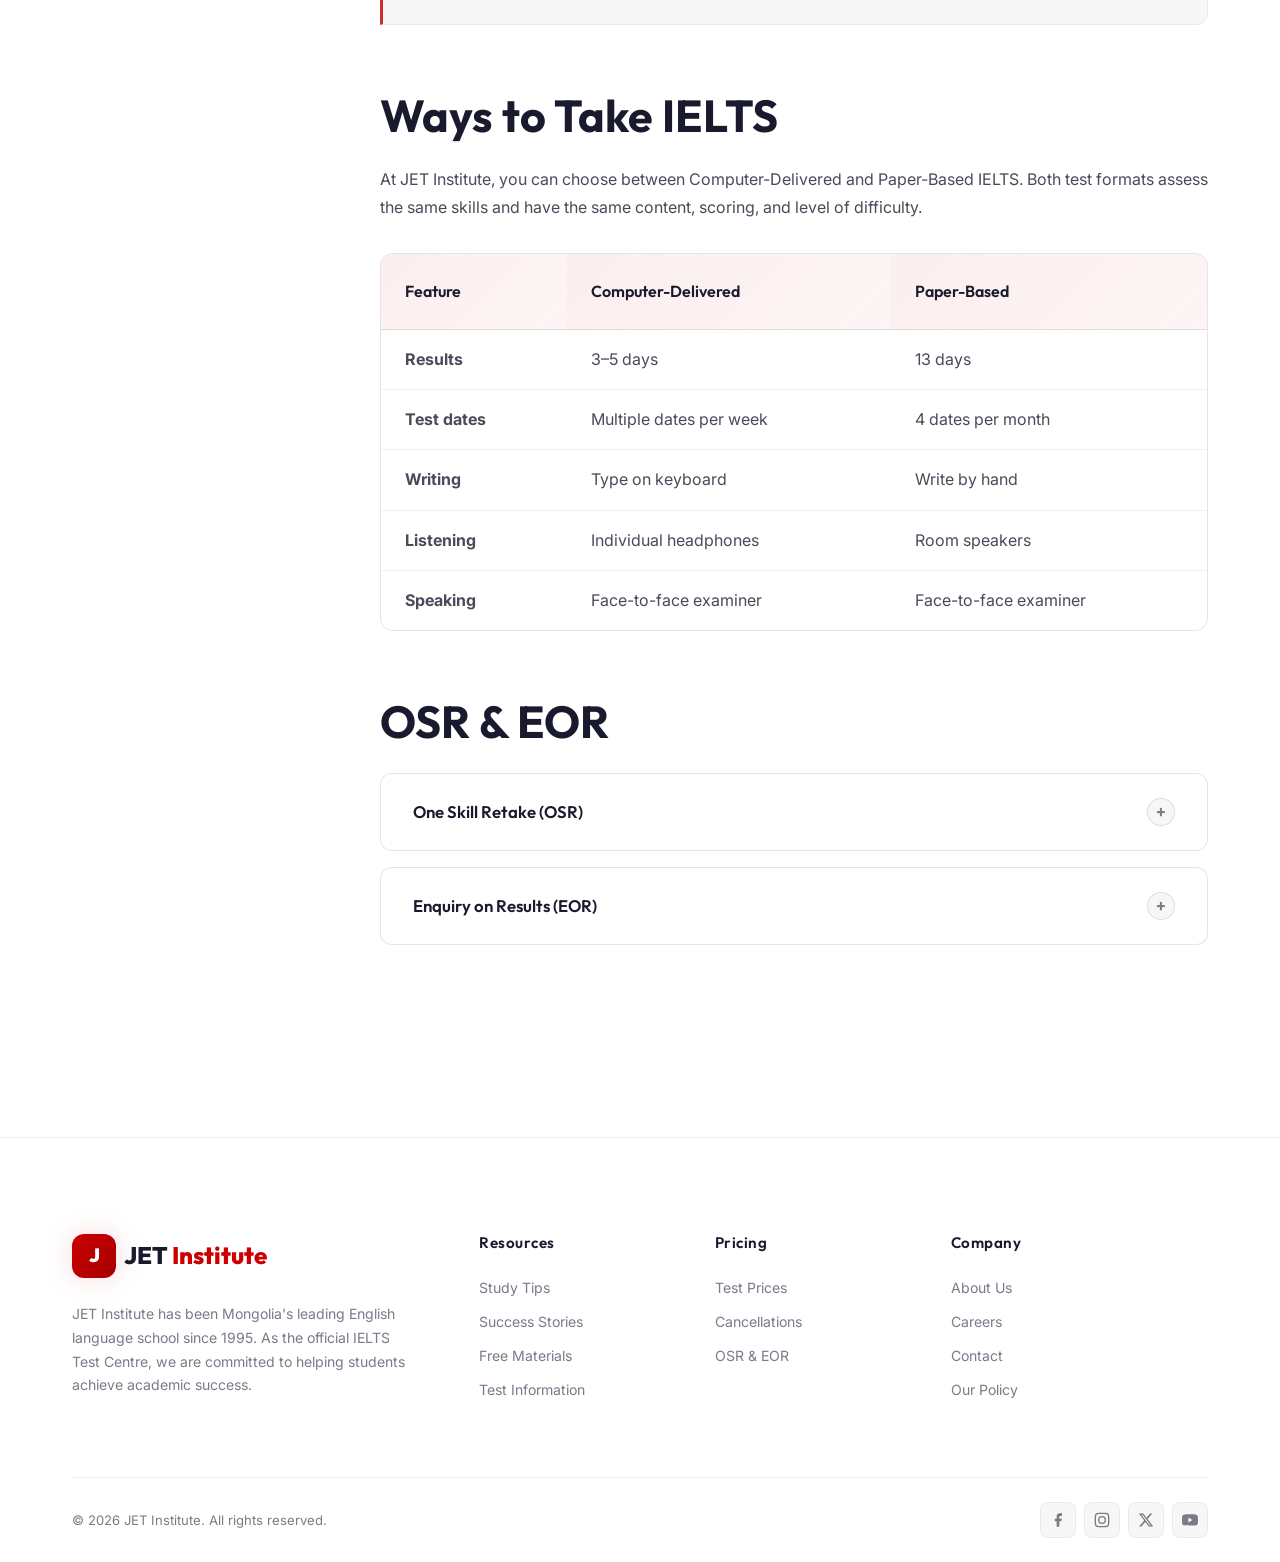
==== commit c7241aba: "Fix mobile responsive layout: hero text visibility, stats wrapping, table scroll, nav drawer, grid b" ====
--- a/about-test.html
+++ b/about-test.html
@@ -38,13 +38,13 @@
     <div class="container">
       <a href="index.html" class="logo"><div class="logo-icon">J</div><div>JET <span>Institute</span></div></a>
       <nav class="nav" id="nav">
-        <a href="index.html" class="nav-link">Home</a>
-        <a href="book-ielts.html" class="nav-link">Book IELTS</a>
-        <a href="about-test.html" class="nav-link active">About the Test</a>
-        <a href="preparation.html" class="nav-link">Preparation</a>
-        <a href="about.html" class="nav-link">About Us</a>
+        <a href="index.html" class="nav-link" data-i18n="nav.home">Home</a>
+        <a href="book-ielts.html" class="nav-link" data-i18n="nav.book">Book IELTS</a>
+        <a href="about-test.html" class="nav-link active" data-i18n="nav.about_test">About the Test</a>
+        <a href="preparation.html" class="nav-link" data-i18n="nav.preparation">Preparation</a>
+        <a href="about.html" class="nav-link" data-i18n="nav.about">About Us</a>
         <button class="search-toggle" aria-label="Search"><svg width="18" height="18" viewBox="0 0 24 24" fill="none" stroke="currentColor" stroke-width="2"><circle cx="11" cy="11" r="8"/><line x1="21" y1="21" x2="16.65" y2="16.65"/></svg></button>
-        <a href="https://ieltsregistration.britishcouncil.org/orsnbc/?organisation=JET" class="nav-link cta" target="_blank">Register Now</a>
+        <a href="https://ieltsregistration.britishcouncil.org/orsnbc/?organisation=JET" class="nav-link cta" target="_blank" data-i18n="nav.register">Register Now</a>
       </nav>
       <button class="hamburger" id="hamburger" aria-label="Menu"><span></span><span></span><span></span></button>
     </div>
@@ -193,7 +193,8 @@
             <h2>Test Format</h2>
             <p>The IELTS test consists of four sections. Here's what to expect:</p>
 
-            <table class="price-table" style="margin-top: var(--space-xl);">
+            <div class="price-table-wrapper" style="margin-top: var(--space-xl);">
+            <table class="price-table">
               <thead>
                 <tr>
                   <th>Section</th>
@@ -224,6 +225,7 @@
                 </tr>
               </tbody>
             </table>
+            </div>
 
             <div class="info-box" style="margin-top: var(--space-xl);">
               <h4>⏱️ Total Test Time</h4>
@@ -236,7 +238,8 @@
             <h2>Ways to Take IELTS</h2>
             <p>At JET Institute, you can choose between Computer-Delivered and Paper-Based IELTS. Both test formats assess the same skills and have the same content, scoring, and level of difficulty.</p>
 
-            <table class="price-table" style="margin-top: var(--space-xl);">
+            <div class="price-table-wrapper" style="margin-top: var(--space-xl);">
+            <table class="price-table">
               <thead>
                 <tr>
                   <th>Feature</th>
@@ -272,6 +275,7 @@
                 </tr>
               </tbody>
             </table>
+            </div>
           </div>
 
           <!-- OSR & EOR -->
@@ -370,6 +374,7 @@
   <button class="scroll-top" aria-label="Scroll to top">↑</button>
 
 
+  <script src="js/translations.js"></script>
   <script src="js/script.js"></script>
     <!-- Chatbase Chatbot -->
     <script>
--- a/css/style.css
+++ b/css/style.css
@@ -529,7 +529,7 @@
 }
 
 .hero h1 {
-  color: var(--text-white);
+  color: var(--text-primary);
   line-height: 1.08;
   margin-bottom: var(--space-lg);
   letter-spacing: -0.02em;
@@ -558,10 +558,16 @@
 
 .hero-stats {
   display: flex;
-  gap: var(--space-3xl);
+  gap: var(--space-2xl);
   margin-top: var(--space-3xl);
   padding-top: var(--space-2xl);
   border-top: 1px solid var(--border-subtle);
+  flex-wrap: wrap;
+}
+
+.hero-stat-item {
+  flex: 1 1 140px;
+  min-width: 0;
 }
 
 .hero-stat-item h3 {
@@ -905,8 +911,16 @@
 /* ============================================
    PRICING TABLE
    ============================================ */
+.price-table-wrapper {
+  width: 100%;
+  overflow-x: auto;
+  -webkit-overflow-scrolling: touch;
+  border-radius: var(--radius-md);
+}
+
 .price-table {
   width: 100%;
+  min-width: 420px;
   border-collapse: separate;
   border-spacing: 0;
   border: 1px solid var(--border-glass);
@@ -2050,6 +2064,12 @@
     display: flex;
     overflow-x: auto;
     gap: 0;
+    -ms-overflow-style: none;
+    scrollbar-width: none;
+  }
+
+  .sidebar-nav::-webkit-scrollbar {
+    display: none;
   }
 
   .sidebar-nav a {
@@ -2092,6 +2112,7 @@
     right: -100%;
     width: 300px;
     height: 100vh;
+    height: 100dvh;
     background: var(--bg-primary);
     flex-direction: column;
     align-items: stretch;
@@ -2100,6 +2121,7 @@
     transition: right var(--transition-base);
     z-index: 1000;
     border-left: 1px solid var(--border-glass);
+    overflow-y: auto;
   }
 
   .nav.open {
@@ -2110,6 +2132,7 @@
     padding: var(--space-md);
     font-size: 1rem;
     border-bottom: 1px solid var(--border-subtle);
+    border-radius: 0;
   }
 
   .nav-link.active::after {
@@ -2120,6 +2143,12 @@
     margin-left: 0;
     margin-top: var(--space-md);
     text-align: center;
+    border-bottom: none;
+    border-radius: var(--radius-md);
+  }
+
+  .search-toggle {
+    display: none;
   }
 
   .nav-overlay {
@@ -2136,16 +2165,37 @@
   }
 
   .hero {
-    min-height: 480px;
+    min-height: auto;
+    padding: var(--space-3xl) 0;
+  }
+
+  .hero h1 {
+    font-size: clamp(1.8rem, 7vw, 2.8rem);
+  }
+
+  .hero p {
+    font-size: 1rem;
+  }
+
+  .hero-badge {
+    font-size: 0.75rem;
+    padding: 6px 14px;
   }
 
   .hero-stats {
-    gap: var(--space-xl);
-    flex-wrap: wrap;
+    gap: var(--space-lg);
+  }
+
+  .hero-stat-item {
+    flex: 1 1 100%;
   }
 
   .hero-stat-item h3 {
     font-size: 1.6rem;
+  }
+
+  .hero-stat-item p {
+    font-size: 0.8rem;
   }
 
   .grid-2,
@@ -2153,16 +2203,30 @@
     grid-template-columns: 1fr;
   }
 
+  .grid-4 {
+    grid-template-columns: 1fr;
+  }
+
   .testimonial-slide {
     grid-template-columns: 1fr;
   }
 
+  .testimonial-card {
+    padding: var(--space-xl);
+  }
+
   .newsletter-form {
     flex-direction: column;
   }
 
   .hero-actions {
     flex-direction: column;
+    align-items: stretch;
+  }
+
+  .hero-actions .btn {
+    text-align: center;
+    justify-content: center;
   }
 
   .practice-grid {
@@ -2203,7 +2267,11 @@
 
   .hero-page {
     min-height: auto;
-    padding: var(--space-3xl) 0;
+    padding: var(--space-2xl) 0;
+  }
+
+  .hero-page h1 {
+    font-size: clamp(1.6rem, 6vw, 2.4rem);
   }
 
   .hero-shapes {
@@ -2212,6 +2280,7 @@
 
   .price-table {
     font-size: 0.82rem;
+    min-width: 380px;
   }
 
   .price-table thead th,
@@ -2222,6 +2291,51 @@
   .steps-grid {
     grid-template-columns: 1fr;
   }
+
+  .section {
+    padding: var(--space-4xl) 0;
+  }
+
+  .section-header {
+    margin-bottom: var(--space-2xl);
+  }
+
+  .section-header p {
+    font-size: 1rem;
+  }
+
+  .map-wrapper iframe {
+    height: 300px;
+  }
+
+  .glass-card {
+    padding: var(--space-xl);
+  }
+
+  .feature-card {
+    padding: var(--space-xl);
+  }
+
+  .accordion-header {
+    padding: var(--space-md) var(--space-lg);
+    font-size: 0.95rem;
+  }
+
+  .accordion-body {
+    padding: 0 var(--space-lg) var(--space-lg);
+  }
+
+  .scroll-top {
+    bottom: 20px;
+    right: 20px;
+    width: 42px;
+    height: 42px;
+    font-size: 1rem;
+  }
+
+  .container {
+    padding: 0 var(--space-lg);
+  }
 }
 
 @media (max-width: 480px) {
@@ -2230,7 +2344,7 @@
   }
 
   .section {
-    padding: var(--space-3xl) 0;
+    padding: var(--space-2xl) 0;
   }
 
   .btn {
@@ -2238,11 +2352,92 @@
     font-size: 0.88rem;
   }
 
+  .btn-lg {
+    padding: 14px 28px;
+    font-size: 0.92rem;
+  }
+
   .hero {
-    min-height: 400px;
-  }
-
-  .grid-4 {
-    grid-template-columns: 1fr;
-  }
-}
+    padding: var(--space-2xl) 0;
+  }
+
+  .hero h1 {
+    font-size: clamp(1.5rem, 7vw, 2.2rem);
+  }
+
+  .hero-stats {
+    gap: var(--space-md);
+    margin-top: var(--space-xl);
+    padding-top: var(--space-xl);
+  }
+
+  .hero-stat-item h3 {
+    font-size: 1.4rem;
+  }
+
+  .nav {
+    width: 85vw;
+    max-width: 300px;
+  }
+
+  .logo {
+    font-size: 1.3rem;
+  }
+
+  .logo-icon {
+    width: 38px;
+    height: 38px;
+    font-size: 1rem;
+  }
+
+  .section-label {
+    font-size: 0.72rem;
+    letter-spacing: 1.5px;
+  }
+
+  h2 {
+    font-size: clamp(1.4rem, 5vw, 2rem);
+  }
+
+  .schedule-calendar {
+    grid-template-columns: repeat(2, 1fr);
+    gap: var(--space-sm);
+  }
+
+  .cal-date-card {
+    padding: var(--space-md);
+  }
+
+  .map-wrapper iframe {
+    height: 250px;
+  }
+
+  .footer-brand p {
+    font-size: 0.82rem;
+  }
+
+  .search-overlay {
+    padding-top: 80px;
+  }
+
+  .search-box {
+    width: 95%;
+  }
+
+  .search-box input {
+    padding: 12px 8px;
+    font-size: 0.95rem;
+  }
+
+  .hero-page {
+    padding: var(--space-xl) 0;
+  }
+
+  .story-card {
+    padding: var(--space-xl);
+  }
+
+  .step-card {
+    padding: var(--space-xl);
+  }
+}
